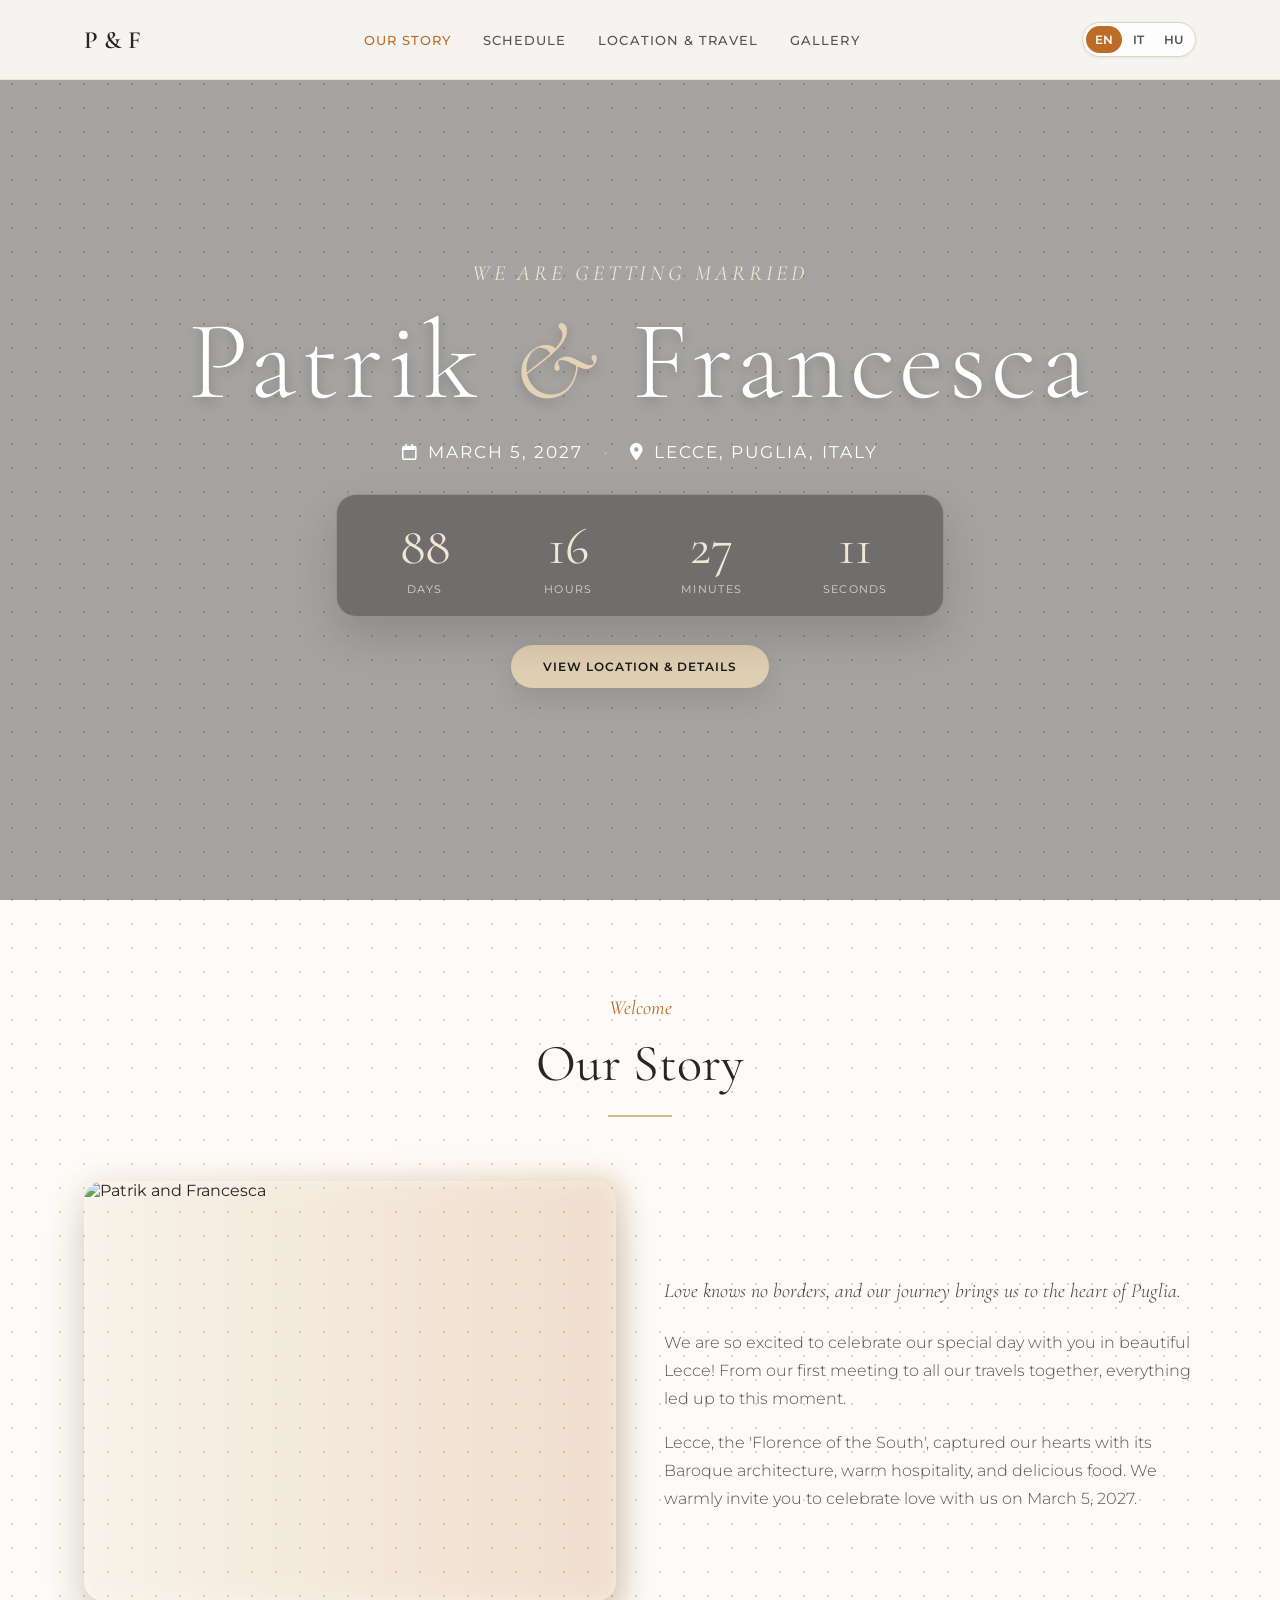
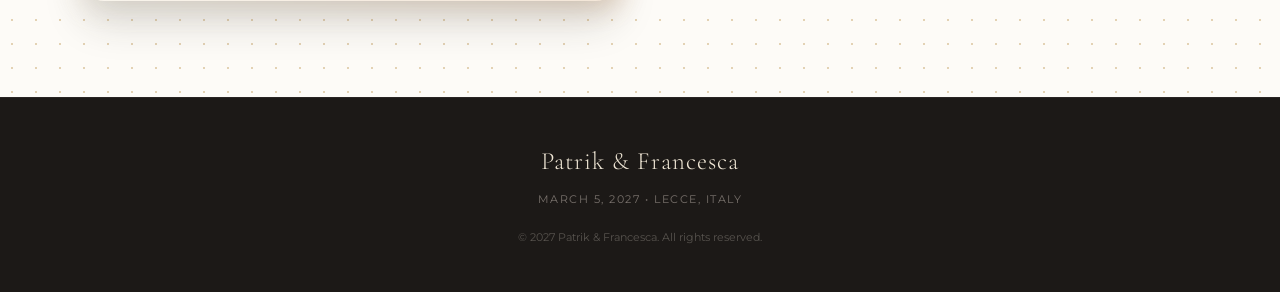
==== index.html @ e9f58bb9 "fix: fix the navigation" ====
<!DOCTYPE html>
<html lang="en" class="scroll-smooth">
<head>
  <meta charset="UTF-8">
  <meta name="viewport" content="width=device-width, initial-scale=1.0">
  <title>Patrik &amp; Francesca | March 5, 2027 - Lecce, Italy</title>
  <link rel="preconnect" href="https://fonts.googleapis.com">
  <link rel="preconnect" href="https://fonts.gstatic.com" crossorigin>
  <link href="https://fonts.googleapis.com/css2?family=Cormorant+Garamond:ital,wght@0,300;0,400;0,600;1,400&family=Montserrat:wght@300;400;500;600&display=swap" rel="stylesheet">
  <link rel="stylesheet" href="https://cdnjs.cloudflare.com/ajax/libs/font-awesome/6.4.0/css/all.min.css">
  <link rel="stylesheet" href="css/main.css">
</head>
<body>
  <nav class="navbar" aria-label="Primary navigation">
    <div class="navbar__inner">
      <a class="navbar__brand" href="index.html" aria-label="Patrik and Francesca home">P &amp; F</a>
      <div class="navbar__desktop">
        <a class="nav__link" data-page="index.html" href="index.html" data-i18n="nav.story">Our Story</a>
        <a class="nav__link" data-page="program.html" href="program.html" data-i18n="nav.program">Schedule</a>
        <a class="nav__link" data-page="travel.html" href="travel.html" data-i18n="nav.travel">Location &amp; Travel</a>
        <a class="nav__link" data-page="gallery.html" href="gallery.html" data-i18n="nav.gallery">Gallery</a>
      </div>
      <div class="navbar__actions">
        <div class="language-switcher" aria-label="Choose language">
          <button class="language-switcher__button" type="button" data-language="en" aria-label="English">EN</button>
          <button class="language-switcher__button" type="button" data-language="it" aria-label="Italian">IT</button>
          <button class="language-switcher__button" type="button" data-language="hu" aria-label="Hungarian">HU</button>
        </div>
        <button class="mobile-menu__button" type="button" aria-expanded="false" aria-label="Toggle menu"><i id="menu-icon" class="fa-solid fa-bars"></i></button>
      </div>
    </div>
    <div class="mobile-menu">
      <a class="mobile-menu__link" data-page="index.html" href="index.html" data-i18n="nav.story">Our Story</a>
      <a class="mobile-menu__link" data-page="program.html" href="program.html" data-i18n="nav.program">Schedule</a>
      <a class="mobile-menu__link" data-page="travel.html" href="travel.html" data-i18n="nav.travel">Location &amp; Travel</a>
      <a class="mobile-menu__link" data-page="gallery.html" href="gallery.html" data-i18n="nav.gallery">Gallery</a>
    </div>
  </nav>

  <main>
    <section id="hero" class="hero">
      <div class="hero__content">
        <p class="hero__subtitle" data-i18n="hero.subtitle">We are getting married</p>
        <h1 class="hero__title">Patrik <span class="hero__ampersand">&amp;</span> Francesca</h1>
        <div class="hero__meta">
          <span class="hero__meta-item"><i class="fa-regular fa-calendar"></i><span data-i18n="hero.date">March 5, 2027</span></span>
          <span class="hero__meta-dot">•</span>
          <span class="hero__meta-item"><i class="fa-solid fa-location-dot"></i>Lecce, Puglia, Italy</span>
        </div>
        <div class="hero__countdown" aria-label="Countdown to the wedding">
          <div class="hero__time"><span class="hero__time-value" id="cd-days">00</span><span class="hero__time-label" data-i18n="timer.days">Days</span></div>
          <div class="hero__time"><span class="hero__time-value" id="cd-hours">00</span><span class="hero__time-label" data-i18n="timer.hours">Hours</span></div>
          <div class="hero__time"><span class="hero__time-value" id="cd-minutes">00</span><span class="hero__time-label" data-i18n="timer.minutes">Minutes</span></div>
          <div class="hero__time"><span class="hero__time-value" id="cd-seconds">00</span><span class="hero__time-label" data-i18n="timer.seconds">Seconds</span></div>
        </div>
        <div class="hero__cta-wrap"><a class="button" href="travel.html" data-i18n="hero.cta">View Location &amp; Details</a></div>
      </div>
    </section>

    <section id="story" class="section">
      <header class="section__header"><span class="section__tag" data-i18n="story.tag">Welcome</span><h2 class="section__title" data-i18n="story.title">Our Story</h2><div class="section__rule"></div></header>
      <div class="story">
        <div class="story__image-wrap"><img class="story__image" src="https://images.unsplash.com/photo-1519741497674-611481863552?auto=format&fit=crop&w=800&q=80" alt="Patrik and Francesca"></div>
        <div class="story__copy">
          <p class="story__quote" data-i18n="story.quote">"Love knows no borders, and our journey brings us to the heart of Puglia."</p>
          <p data-i18n="story.p1">We are so excited to celebrate our special day with you in beautiful Lecce! From our first meeting to all our travels together, everything led up to this moment.</p>
          <p data-i18n="story.p2">Lecce, the 'Florence of the South', captured our hearts with its Baroque architecture, warm hospitality, and delicious food. We warmly invite you to celebrate love with us on March 5, 2027.</p>
        </div>
      </div>
    </section>
  </main>

  <footer class="footer"><p class="footer__names">Patrik &amp; Francesca</p><p class="footer__date">March 5, 2027 • Lecce, Italy</p><p class="footer__copyright">&copy; 2027 Patrik &amp; Francesca. <span data-i18n="footer.rights">All rights reserved.</span></p></footer>
  <script type="module" src="js/app.js"></script>
</body>
</html>
---- css/main.css ----
@import url('./variables.css');

* { box-sizing: border-box; }
html { scroll-behavior: smooth; }
body { margin: 0; font-family: var(--font-sans); color: var(--color-stone-800); background-color: var(--color-sand-50); background-image: radial-gradient(var(--color-sand-300) 0.75px, transparent 0.75px); background-size: 24px 24px; -webkit-font-smoothing: antialiased; }
img { max-width: 100%; display: block; }
a { color: inherit; text-decoration: none; }
button { font: inherit; }

.navbar { position: fixed; inset: 0 0 auto; z-index: 50; height: 5rem; border-bottom: 1px solid var(--color-sand-200); background: rgba(253,251,247,.92); backdrop-filter: blur(12px); }
.navbar__inner { max-width: var(--content-width); height: 100%; margin: auto; padding: 0 1.25rem; display: flex; align-items: center; justify-content: space-between; }
.navbar__brand { font-family: var(--font-serif); font-size: 1.55rem; font-weight: 600; }
.navbar__desktop { display: flex; align-items: center; gap: 2rem; }
.nav__link { font-size: .82rem; font-weight: 500; letter-spacing: .08em; text-transform: uppercase; color: var(--color-stone-600); transition: color var(--transition); }
.nav__link:hover, .nav__link--active { color: var(--color-terracotta-500); }
.navbar__actions { display: flex; align-items: center; gap: .5rem; }
.language-switcher { display: flex; gap: .15rem; border: 1px solid var(--color-sand-300); border-radius: var(--radius-full); padding: .2rem; background: rgba(255,255,255,.85); box-shadow: var(--shadow-sm); }
.language-switcher__button { border: 0; border-radius: var(--radius-full); padding: .38rem .55rem; background: transparent; color: var(--color-stone-600); font-size: .72rem; font-weight: 600; cursor: pointer; transition: var(--transition); }
.language-switcher__button:hover, .language-switcher__button--active { background: var(--color-terracotta-500); color: white; }
.mobile-menu__button { display: none; border: 0; background: transparent; color: var(--color-stone-700); padding: .5rem; cursor: pointer; }
.mobile-menu { display: none; }

.hero { min-height: 100vh; padding: 7rem 1rem 4rem; display: flex; align-items: center; justify-content: center; text-align: center; color: white; background: linear-gradient(rgba(0,0,0,.35),rgba(0,0,0,.35)), url('https://images.unsplash.com/photo-1533105079780-92b9be482077?auto=format&fit=crop&w=1920&q=80') center/cover no-repeat; }
.hero__content { max-width: 64rem; }
.hero__subtitle { margin: 0 0 1.25rem; font-family: var(--font-serif); font-size: 1.35rem; font-style: italic; letter-spacing: .18em; text-transform: uppercase; color: var(--color-sand-200); }
.hero__title { margin: 0; font-family: var(--font-serif); font-size: clamp(3.25rem, 9vw, 7rem); font-weight: 300; line-height: 1; letter-spacing: .04em; text-shadow: 0 4px 12px rgba(0,0,0,.2); }
.hero__ampersand { color: var(--color-sand-300); font-style: italic; }
.hero__meta { margin-top: 1.5rem; display: flex; justify-content: center; gap: 1.25rem; font-size: 1.05rem; letter-spacing: .12em; text-transform: uppercase; }
.hero__meta-item { display: flex; align-items: center; gap: .55rem; }
.hero__meta-dot { color: var(--color-sand-400); }
.hero__countdown { max-width: 38rem; margin: 2rem auto 0; display: grid; grid-template-columns: repeat(4, 1fr); gap: .5rem; padding: 1.25rem; border: 1px solid rgba(255,255,255,.25); border-radius: var(--radius-lg); background: rgba(0,0,0,.32); backdrop-filter: blur(10px); box-shadow: var(--shadow-xl); }
.hero__time { display: flex; flex-direction: column; }
.hero__time-value { font-family: var(--font-serif); font-size: clamp(2rem, 5vw, 3.25rem); color: var(--color-sand-200); }
.hero__time-label { margin-top: .25rem; font-size: .68rem; letter-spacing: .12em; text-transform: uppercase; color: #d6d3d1; }
.hero__cta-wrap { margin-top: 1.75rem; }

.button { display: inline-flex; align-items: center; justify-content: center; gap: .5rem; border: 0; border-radius: var(--radius-full); padding: .85rem 2rem; background: rgba(227,210,180,.92); color: var(--color-stone-900); font-size: .75rem; font-weight: 600; letter-spacing: .08em; text-transform: uppercase; box-shadow: var(--shadow-md); transition: var(--transition); }
.button:hover { background: #d5b98f; transform: translateY(-2px); }
.button--dark { border-radius: .75rem; background: var(--color-stone-800); color: white; }
.button--dark:hover { background: var(--color-stone-900); }

.section { max-width: 72rem; margin: auto; padding: 6rem 1.25rem; }
.section--tinted { max-width: none; border-block: 1px solid var(--color-sand-200); background: rgba(247,243,235,.72); }
.section__inner { max-width: 64rem; margin: auto; }
.section__inner--wide { max-width: 72rem; }
.section__header { margin-bottom: 4rem; text-align: center; }
.section__tag { color: var(--color-terracotta-500); font-family: var(--font-serif); font-size: 1.25rem; font-style: italic; }
.section__title { margin: .75rem 0 1.25rem; font-family: var(--font-serif); font-size: clamp(2.5rem, 6vw, 3.25rem); font-weight: 400; }
.section__rule { width: 4rem; height: 2px; margin: auto; background: var(--color-sand-400); }

.story { display: grid; grid-template-columns: 1fr 1fr; gap: 3rem; align-items: center; }
.story__image-wrap { position: relative; }
.story__image-wrap::before { content: ''; position: absolute; inset: -.5rem; border-radius: 1.25rem; background: linear-gradient(90deg, var(--color-sand-300), var(--color-terracotta-500)); opacity: .2; filter: blur(12px); }
.story__image { position: relative; width: 100%; height: 26.25rem; border-radius: 1.25rem; object-fit: cover; box-shadow: var(--shadow-xl); }
.story__copy { color: var(--color-stone-600); line-height: 1.75; font-weight: 300; }
.story__quote { color: var(--color-stone-700); font-family: var(--font-serif); font-size: 1.25rem; font-style: italic; }

.timeline { position: relative; display: grid; gap: 2rem; }
.timeline::before { content: ''; position: absolute; left: 50%; top: 0; bottom: 0; width: 2px; background: var(--color-sand-300); }
.timeline__item { position: relative; display: grid; grid-template-columns: 1fr 1fr; }
.timeline__card { max-width: 30rem; border: 1px solid var(--color-sand-200); border-radius: var(--radius-lg); padding: 1.5rem; background: white; box-shadow: var(--shadow-sm); }
.timeline__item--left .timeline__card { justify-self: end; text-align: right; }
.timeline__item--right .timeline__card { grid-column: 2; }
.timeline__marker { position: absolute; z-index: 2; left: 50%; top: 1.5rem; width: 2rem; height: 2rem; transform: translateX(-50%); display: grid; place-items: center; border: 4px solid var(--color-sand-50); border-radius: 50%; background: var(--color-sand-300); color: var(--color-stone-700); font-size: .65rem; }
.timeline__time { color: var(--color-terracotta-500); font-family: var(--font-serif); font-size: 1.25rem; font-weight: 600; }
.timeline__title { margin: .25rem 0 .5rem; font-family: var(--font-serif); font-size: 1.55rem; font-weight: 400; }
.timeline__description { margin: 0; color: var(--color-stone-600); font-size: .86rem; line-height: 1.65; }

.card-grid { display: grid; grid-template-columns: repeat(3, 1fr); gap: 2rem; }
.info-card { display: flex; flex-direction: column; justify-content: space-between; min-height: 19rem; border: 1px solid var(--color-sand-200); border-radius: var(--radius-lg); padding: 2rem; background: white; box-shadow: var(--shadow-sm); }
.info-card__icon { width: 3rem; height: 3rem; margin-bottom: 1.5rem; display: grid; place-items: center; border-radius: 50%; background: var(--color-sand-100); color: var(--color-terracotta-500); font-size: 1.15rem; }
.info-card__title { margin: 0 0 .75rem; font-family: var(--font-serif); font-size: 1.55rem; font-weight: 400; }
.info-card__text { color: var(--color-stone-600); font-size: .86rem; line-height: 1.7; }
.info-card__action { margin-top: 1.25rem; }

.gallery { display: grid; grid-template-columns: repeat(3, 1fr); gap: 1.5rem; }
.gallery__item { overflow: hidden; border-radius: var(--radius-lg); box-shadow: var(--shadow-md); }
.gallery__image { width: 100%; height: 18rem; object-fit: cover; transition: transform 500ms ease; }
.gallery__item:hover .gallery__image { transform: scale(1.05); }

.footer { padding: 3rem 1.25rem; border-top: 1px solid #292524; background: var(--color-stone-900); color: #a8a29e; text-align: center; }
.footer__names { margin: 0; font-family: var(--font-serif); font-size: 1.55rem; font-weight: 300; letter-spacing: .04em; color: var(--color-sand-200); }
.footer__date { margin: 1rem 0 0; font-size: .68rem; letter-spacing: .14em; text-transform: uppercase; color: #78716c; }
.footer__copyright { margin: 1.5rem 0 0; font-size: .68rem; color: #57534e; }

@media (max-width: 768px) {
  .navbar__desktop { display: none; }
  .mobile-menu__button { display: inline-grid; }
  .mobile-menu { position: absolute; inset: 5rem 0 auto; display: none; border-bottom: 1px solid var(--color-sand-200); padding: .75rem 1.25rem 1.25rem; background: var(--color-sand-50); text-align: center; box-shadow: var(--shadow-md); }
  .mobile-menu--open { display: grid; gap: .25rem; }
  .mobile-menu__link { padding: .65rem; font-size: .78rem; font-weight: 500; letter-spacing: .08em; text-transform: uppercase; }
  .mobile-menu__link--active { color: var(--color-terracotta-500); }
  .hero { min-height: 52rem; }
  .hero__meta { flex-direction: column; align-items: center; gap: .35rem; }
  .hero__meta-dot { display: none; }
  .hero__countdown { padding: .85rem; }
  .story { grid-template-columns: 1fr; }
  .story__image { height: 22rem; }
  .timeline::before, .timeline__marker { display: none; }
  .timeline__item { grid-template-columns: 1fr; }
  .timeline__item--left .timeline__card, .timeline__item--right .timeline__card { justify-self: stretch; grid-column: 1; text-align: left; }
  .card-grid { grid-template-columns: 1fr; }
  .gallery { grid-template-columns: 1fr; }
}

@media (min-width: 769px) and (max-width: 1024px) {
  .card-grid { grid-template-columns: repeat(2, 1fr); }
}
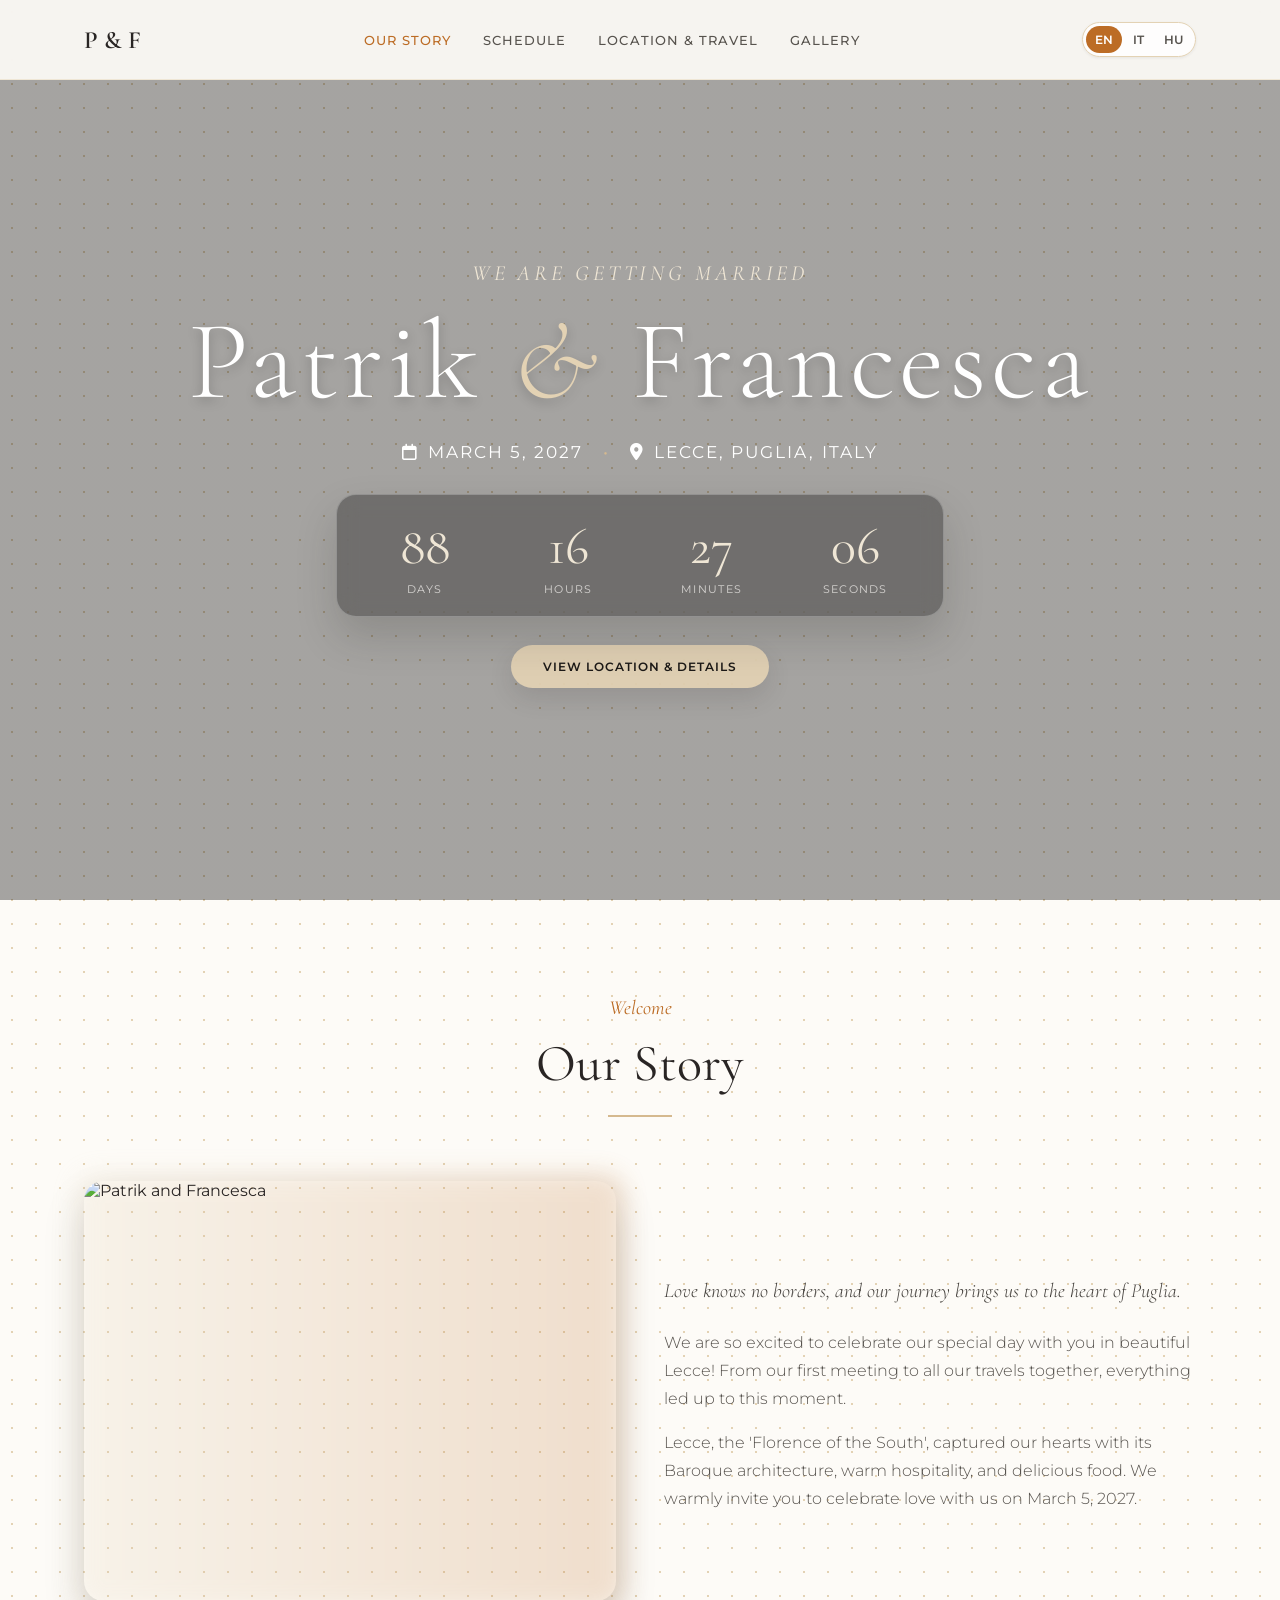
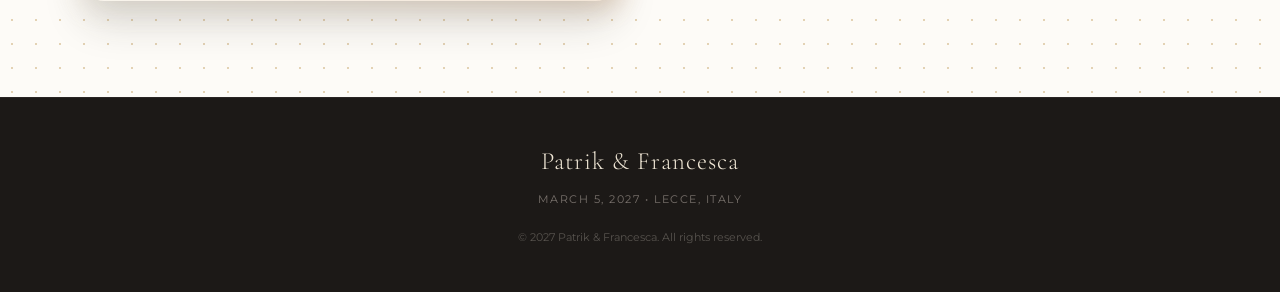
==== commit 3bd6601e: "feat: adjust schedule" ====
--- a/index.html
+++ b/index.html
@@ -21,7 +21,7 @@
         <a class="nav__link" data-page="gallery.html" href="gallery.html" data-i18n="nav.gallery">Gallery</a>
       </div>
       <div class="navbar__actions">
-        <div class="language-switcher" aria-label="Choose language">
+        <div class="language-switcher" role="group" aria-label="Choose language">
           <button class="language-switcher__button" type="button" data-language="en" aria-label="English">EN</button>
           <button class="language-switcher__button" type="button" data-language="it" aria-label="Italian">IT</button>
           <button class="language-switcher__button" type="button" data-language="hu" aria-label="Hungarian">HU</button>
@@ -71,6 +71,7 @@
   </main>
 
   <footer class="footer"><p class="footer__names">Patrik &amp; Francesca</p><p class="footer__date">March 5, 2027 • Lecce, Italy</p><p class="footer__copyright">&copy; 2027 Patrik &amp; Francesca. <span data-i18n="footer.rights">All rights reserved.</span></p></footer>
+  <script type="module" src="js/countdown.js"></script>
   <script type="module" src="js/app.js"></script>
 </body>
 </html>
--- a/css/main.css
+++ b/css/main.css
@@ -40,6 +40,7 @@
 .button--dark:hover { background: var(--color-stone-900); }
 
 .section { max-width: 72rem; margin: auto; padding: 6rem 1.25rem; }
+.section--page { padding-top: 9rem; }
 .section--tinted { max-width: none; border-block: 1px solid var(--color-sand-200); background: rgba(247,243,235,.72); }
 .section__inner { max-width: 64rem; margin: auto; }
 .section__inner--wide { max-width: 72rem; }
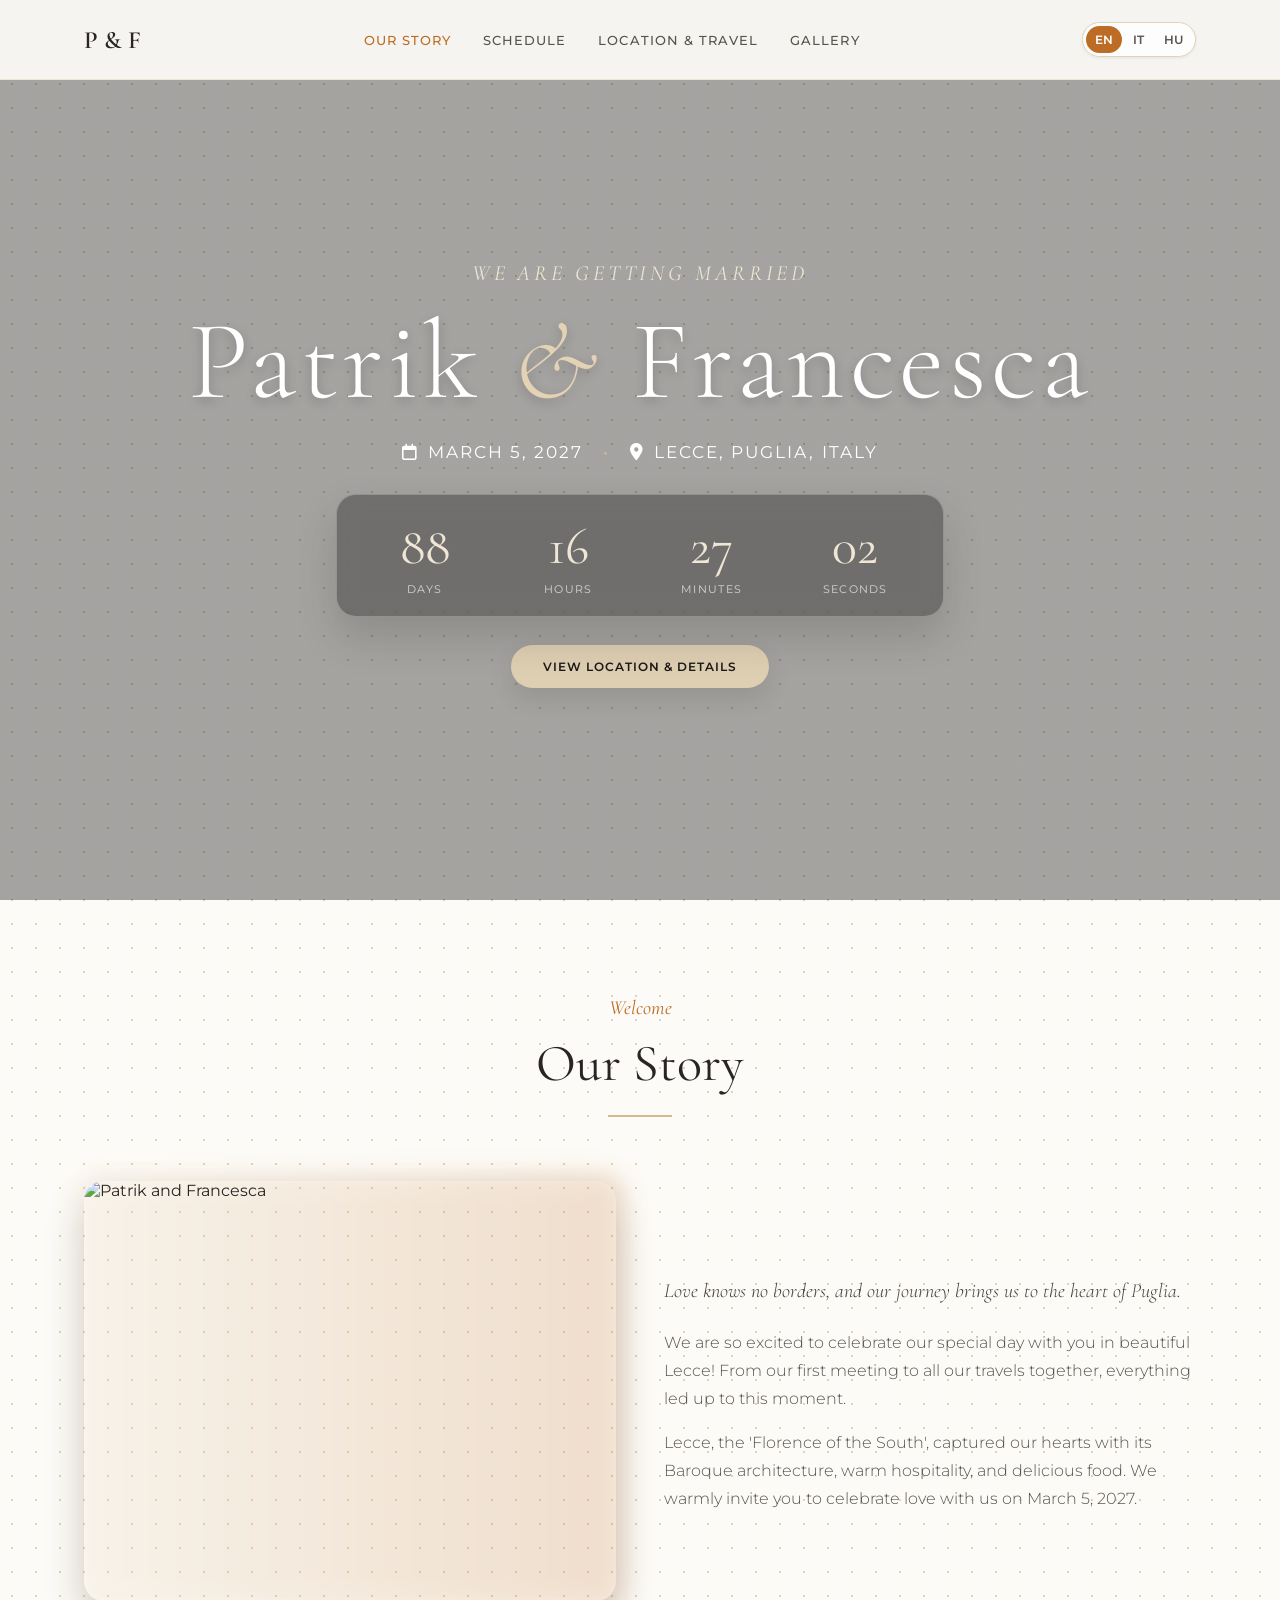
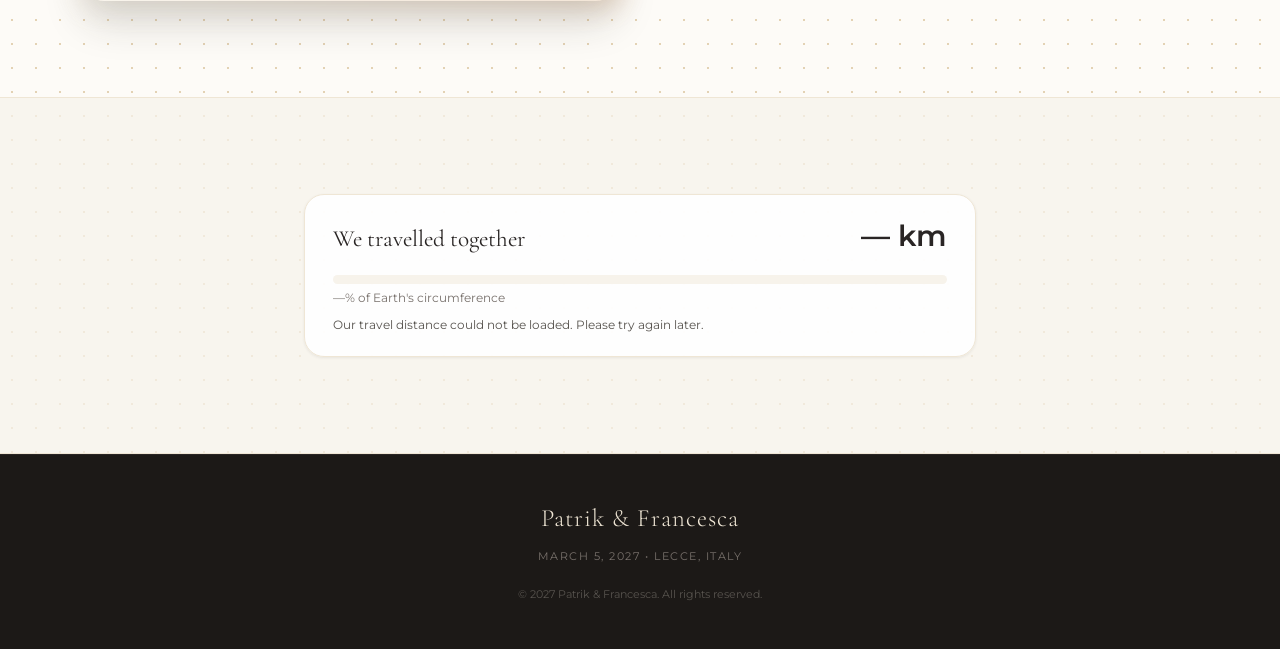
==== commit 530656dd: "feat: add card how much we travelled together" ====
--- a/index.html
+++ b/index.html
@@ -68,10 +68,29 @@
         </div>
       </div>
     </section>
+
+    <section id="journey" class="section section--tinted">
+      <div class="section__inner section__inner--wide">
+        <div class="journey__stats" aria-live="polite">
+          <article class="journey-card">
+            <div class="journey-card__heading">
+              <h3 class="journey-card__title" data-i18n="journey.combined">We travelled together</h3>
+              <p class="journey-card__value"><span data-stat="combined-km">—</span> km</p>
+            </div>
+            <div class="journey-progress" role="progressbar" aria-label="Combined distance compared with Earth's circumference" aria-valuemin="0" aria-valuemax="100" aria-valuenow="0">
+              <span class="journey-progress__fill" data-progress="combined"></span>
+            </div>
+            <p class="journey-card__detail"><span data-stat="combined-percent">—</span>% <span data-i18n="journey.globe">of Earth's circumference</span></p>
+            <p id="journey-status" class="journey-card__status" role="status"></p>
+          </article>
+        </div>
+      </div>
+    </section>
   </main>
 
   <footer class="footer"><p class="footer__names">Patrik &amp; Francesca</p><p class="footer__date">March 5, 2027 • Lecce, Italy</p><p class="footer__copyright">&copy; 2027 Patrik &amp; Francesca. <span data-i18n="footer.rights">All rights reserved.</span></p></footer>
   <script type="module" src="js/countdown.js"></script>
   <script type="module" src="js/app.js"></script>
+  <script type="module" src="js/journey.js"></script>
 </body>
 </html>
--- a/css/main.css
+++ b/css/main.css
@@ -56,6 +56,17 @@
 .story__copy { color: var(--color-stone-600); line-height: 1.75; font-weight: 300; }
 .story__quote { color: var(--color-stone-700); font-family: var(--font-serif); font-size: 1.25rem; font-style: italic; }
 
+.journey__stats { display: grid; grid-template-columns: minmax(0, 42rem); justify-content: center; }
+.journey-card { border: 1px solid var(--color-sand-200); border-radius: var(--radius-lg); padding: 1.5rem 1.75rem; background: rgba(255,255,255,.92); box-shadow: var(--shadow-sm); }
+.journey-card__heading { display: flex; align-items: baseline; justify-content: space-between; gap: 1rem; }
+.journey-card__title { margin: 0 0 .4rem; font-family: var(--font-serif); font-size: 1.45rem; font-weight: 400; }
+.journey-card__detail { margin: 0; color: var(--color-stone-500); font-size: .73rem; }
+.journey-card__value { flex: 0 0 auto; margin: 0; color: var(--color-stone-800); font-family: var(--font-sans); font-size: clamp(1.35rem, 3vw, 1.8rem); font-weight: 600; line-height: 1.2; }
+.journey-card__status { margin: .75rem 0 0; color: var(--color-stone-600); font-size: .75rem; }
+.journey-card__status:empty { display: none; }
+.journey-progress { height: .55rem; margin: 1rem 0 .45rem; overflow: hidden; border-radius: var(--radius-full); background: var(--color-sand-100); }
+.journey-progress__fill { display: block; width: 0; height: 100%; border-radius: inherit; background: linear-gradient(90deg, var(--color-sand-400), var(--color-terracotta-500)); transition: width 1.2s ease; }
+
 .timeline { position: relative; display: grid; gap: 2rem; }
 .timeline::before { content: ''; position: absolute; left: 50%; top: 0; bottom: 0; width: 2px; background: var(--color-sand-300); }
 .timeline__item { position: relative; display: grid; grid-template-columns: 1fr 1fr; }
@@ -97,6 +108,8 @@
   .hero__countdown { padding: .85rem; }
   .story { grid-template-columns: 1fr; }
   .story__image { height: 22rem; }
+  .journey__stats { grid-template-columns: minmax(0, 1fr); }
+  .journey-card__heading { align-items: flex-start; flex-direction: column; gap: .35rem; }
   .timeline::before, .timeline__marker { display: none; }
   .timeline__item { grid-template-columns: 1fr; }
   .timeline__item--left .timeline__card, .timeline__item--right .timeline__card { justify-self: stretch; grid-column: 1; text-align: left; }
@@ -107,3 +120,8 @@
 @media (min-width: 769px) and (max-width: 1024px) {
   .card-grid { grid-template-columns: repeat(2, 1fr); }
 }
+
+@media (prefers-reduced-motion: reduce) {
+  .journey-progress__fill { transition: none; }
+  html { scroll-behavior: auto; }
+}
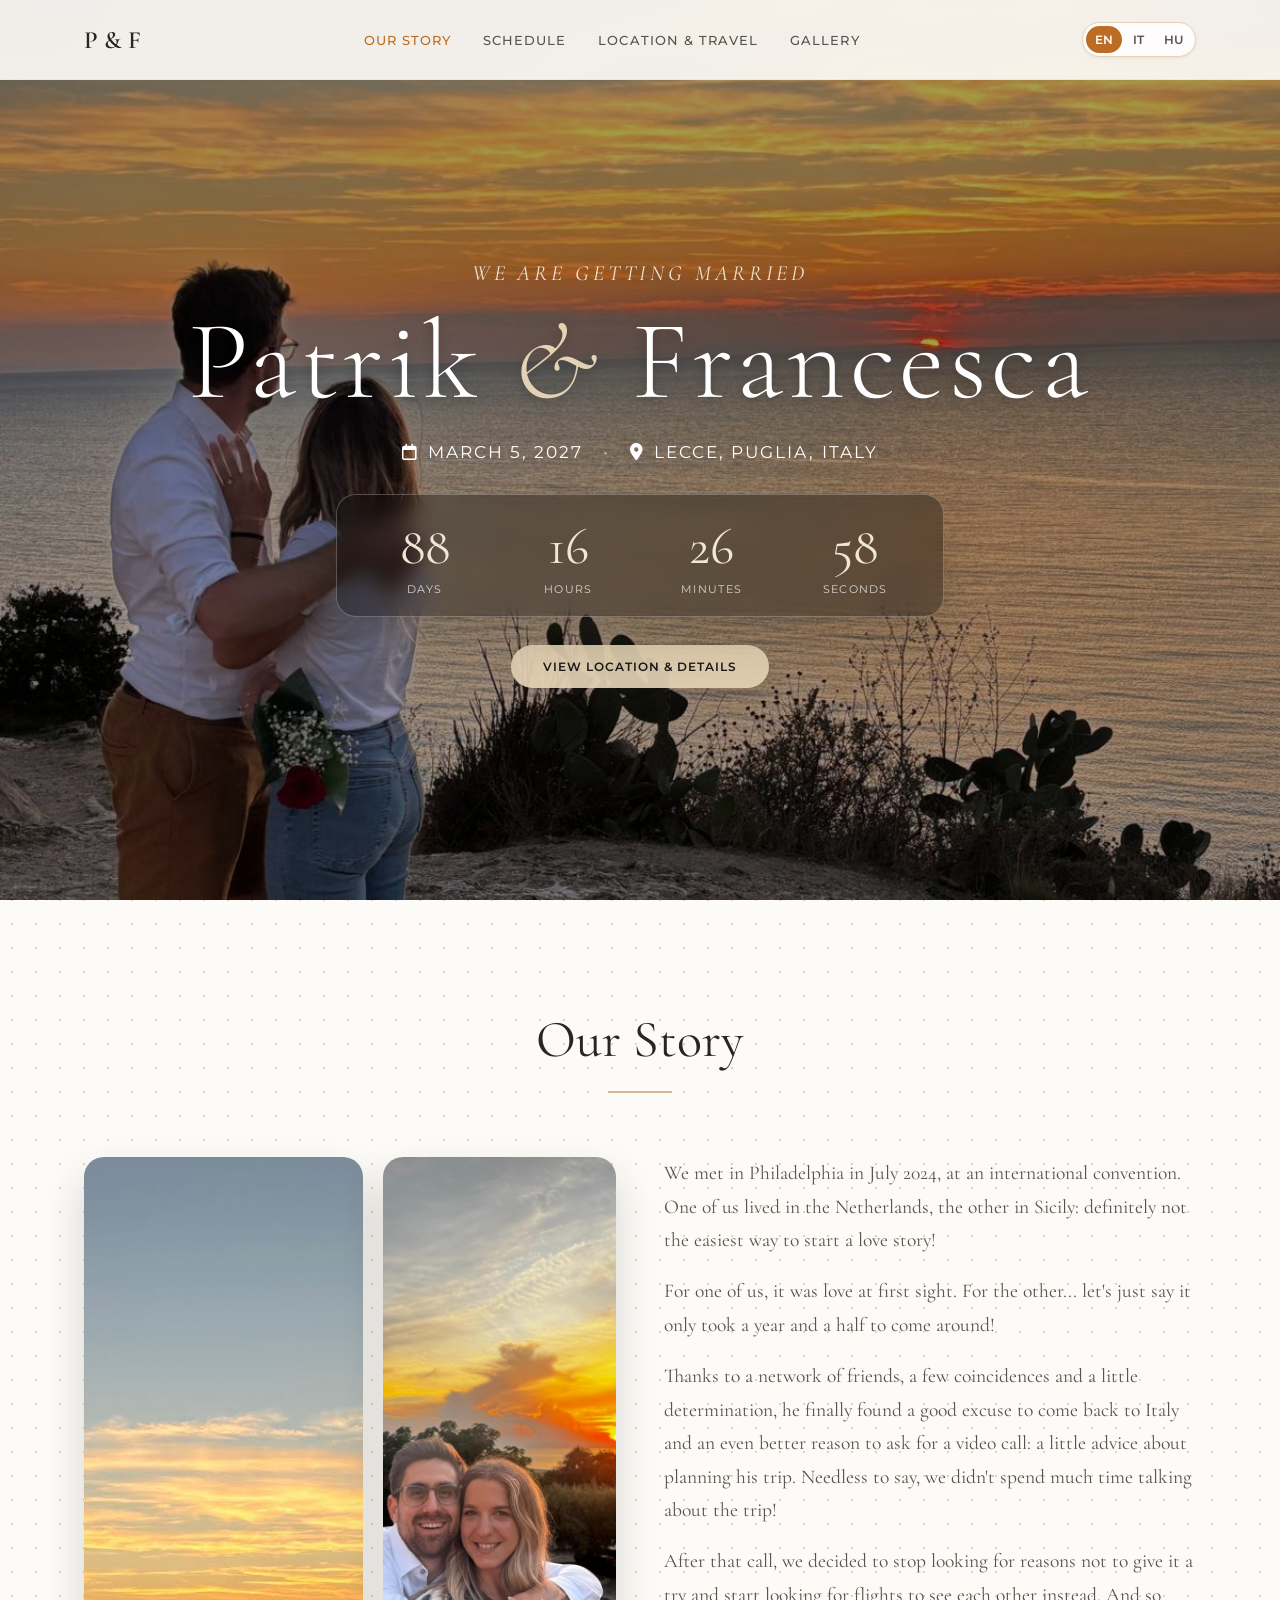
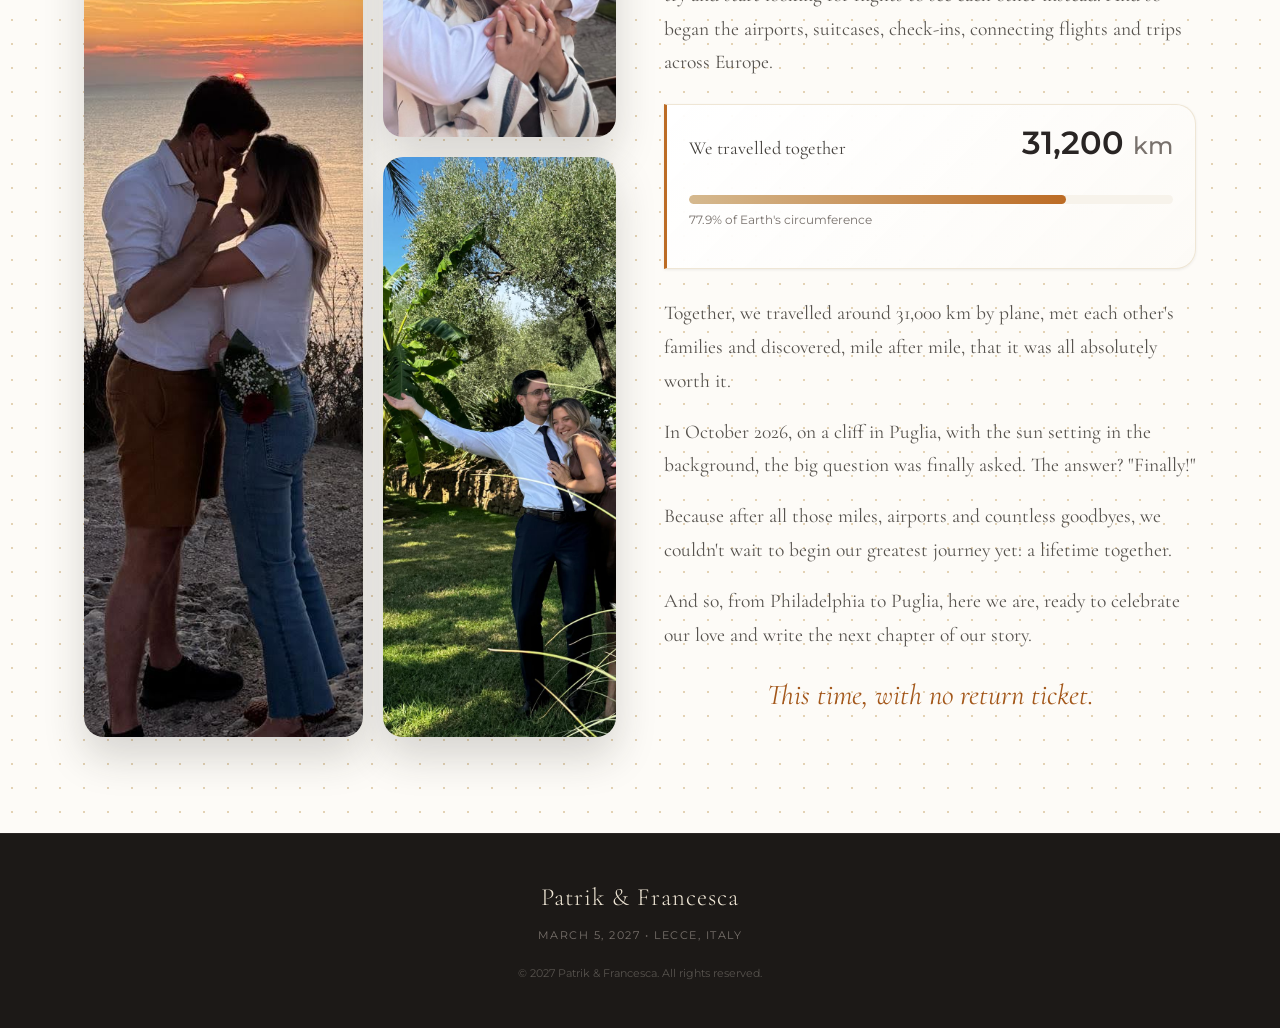
==== commit cf81ba05: "feat: change our story" ====
--- a/index.html
+++ b/index.html
@@ -58,31 +58,33 @@
     </section>
 
     <section id="story" class="section">
-      <header class="section__header"><span class="section__tag" data-i18n="story.tag">Welcome</span><h2 class="section__title" data-i18n="story.title">Our Story</h2><div class="section__rule"></div></header>
+      <header class="section__header"><h2 class="section__title" data-i18n="story.title">Our Story</h2><div class="section__rule"></div></header>
       <div class="story">
-        <div class="story__image-wrap"><img class="story__image" src="https://images.unsplash.com/photo-1519741497674-611481863552?auto=format&fit=crop&w=800&q=80" alt="Patrik and Francesca"></div>
+        <div class="story__gallery">
+          <div class="story__image-wrap story__image-wrap--featured"><img class="story__image" src="images/engament.jpg" alt="Patrik and Francesca sharing a sunset on the Puglia coast" loading="lazy"></div>
+          <div class="story__image-wrap"><img class="story__image" src="images/atAssembly.jpeg" alt="Patrik and Francesca together at sunset" loading="lazy"></div>
+          <div class="story__image-wrap"><img class="story__image" src="images/atAssemblyGreen.jpeg" alt="Patrik and Francesca embracing in a garden" loading="lazy"></div>
+        </div>
         <div class="story__copy">
-          <p class="story__quote" data-i18n="story.quote">"Love knows no borders, and our journey brings us to the heart of Puglia."</p>
-          <p data-i18n="story.p1">We are so excited to celebrate our special day with you in beautiful Lecce! From our first meeting to all our travels together, everything led up to this moment.</p>
-          <p data-i18n="story.p2">Lecce, the 'Florence of the South', captured our hearts with its Baroque architecture, warm hospitality, and delicious food. We warmly invite you to celebrate love with us on March 5, 2027.</p>
-        </div>
-      </div>
-    </section>
-
-    <section id="journey" class="section section--tinted">
-      <div class="section__inner section__inner--wide">
-        <div class="journey__stats" aria-live="polite">
-          <article class="journey-card">
-            <div class="journey-card__heading">
-              <h3 class="journey-card__title" data-i18n="journey.combined">We travelled together</h3>
-              <p class="journey-card__value"><span data-stat="combined-km">—</span> km</p>
+          <p data-i18n="story.p1">We met in Philadelphia in July 2024, at an international convention. One of us lived in the Netherlands, the other in Sicily: definitely not the easiest way to start a love story!</p>
+          <p data-i18n="story.p2">For one of us, it was love at first sight. For the other... let's just say it only took a year and a half to come around!</p>
+          <p data-i18n="story.p3">Thanks to a network of friends, a few coincidences and a little determination, he finally found a good excuse to come back to Italy and an even better reason to ask for a video call: a little advice about planning his trip. Needless to say, we didn't spend much time talking about the trip!</p>
+          <p data-i18n="story.p4">After that call, we decided to stop looking for reasons not to give it a try and start looking for flights to see each other instead. And so began the airports, suitcases, check-ins, connecting flights and trips across Europe.</p>
+          <article class="story__journey" aria-label="Our combined travel distance" aria-live="polite">
+            <div class="story__journey-heading">
+              <h3 data-i18n="journey.combined">We travelled together</h3>
+              <p class="story__journey-value"><span data-stat="combined-km">31,200</span> <span>km</span></p>
             </div>
-            <div class="journey-progress" role="progressbar" aria-label="Combined distance compared with Earth's circumference" aria-valuemin="0" aria-valuemax="100" aria-valuenow="0">
-              <span class="journey-progress__fill" data-progress="combined"></span>
+            <div class="journey-progress" role="progressbar" aria-label="Combined distance compared with Earth's circumference" aria-valuemin="0" aria-valuemax="100" aria-valuenow="77.9" aria-valuetext="77.9%">
+              <span class="journey-progress__fill" data-progress="combined" style="width: 77.9%"></span>
             </div>
-            <p class="journey-card__detail"><span data-stat="combined-percent">—</span>% <span data-i18n="journey.globe">of Earth's circumference</span></p>
-            <p id="journey-status" class="journey-card__status" role="status"></p>
+            <p class="story__journey-detail"><span data-stat="combined-percent">77.9</span>% <span data-i18n="journey.globe">of Earth's circumference</span></p>
           </article>
+          <p data-i18n="story.p5">Together, we travelled around 31,000 km by plane, met each other's families and discovered, mile after mile, that it was all absolutely worth it.</p>
+          <p data-i18n="story.p6">In October 2026, on a cliff in Puglia, with the sun setting in the background, the big question was finally asked. The answer? "Finally!"</p>
+          <p data-i18n="story.p7">Because after all those miles, airports and countless goodbyes, we couldn't wait to begin our greatest journey yet: a lifetime together.</p>
+          <p data-i18n="story.p8">And so, from Philadelphia to Puglia, here we are, ready to celebrate our love and write the next chapter of our story.</p>
+          <p class="story__quote" data-i18n="story.quote">This time, with no return ticket.</p>
         </div>
       </div>
     </section>
--- a/css/main.css
+++ b/css/main.css
@@ -20,7 +20,7 @@
 .mobile-menu__button { display: none; border: 0; background: transparent; color: var(--color-stone-700); padding: .5rem; cursor: pointer; }
 .mobile-menu { display: none; }
 
-.hero { min-height: 100vh; padding: 7rem 1rem 4rem; display: flex; align-items: center; justify-content: center; text-align: center; color: white; background: linear-gradient(rgba(0,0,0,.35),rgba(0,0,0,.35)), url('https://images.unsplash.com/photo-1533105079780-92b9be482077?auto=format&fit=crop&w=1920&q=80') center/cover no-repeat; }
+.hero { min-height: 100vh; padding: 7rem 1rem 4rem; display: flex; align-items: center; justify-content: center; text-align: center; color: white; background: linear-gradient(rgba(0,0,0,.35),rgba(0,0,0,.35)), url('../images/sunset.jpeg') 35% 28%/cover no-repeat; }
 .hero__content { max-width: 64rem; }
 .hero__subtitle { margin: 0 0 1.25rem; font-family: var(--font-serif); font-size: 1.35rem; font-style: italic; letter-spacing: .18em; text-transform: uppercase; color: var(--color-sand-200); }
 .hero__title { margin: 0; font-family: var(--font-serif); font-size: clamp(3.25rem, 9vw, 7rem); font-weight: 300; line-height: 1; letter-spacing: .04em; text-shadow: 0 4px 12px rgba(0,0,0,.2); }
@@ -49,12 +49,21 @@
 .section__title { margin: .75rem 0 1.25rem; font-family: var(--font-serif); font-size: clamp(2.5rem, 6vw, 3.25rem); font-weight: 400; }
 .section__rule { width: 4rem; height: 2px; margin: auto; background: var(--color-sand-400); }
 
-.story { display: grid; grid-template-columns: 1fr 1fr; gap: 3rem; align-items: center; }
-.story__image-wrap { position: relative; }
-.story__image-wrap::before { content: ''; position: absolute; inset: -.5rem; border-radius: 1.25rem; background: linear-gradient(90deg, var(--color-sand-300), var(--color-terracotta-500)); opacity: .2; filter: blur(12px); }
-.story__image { position: relative; width: 100%; height: 26.25rem; border-radius: 1.25rem; object-fit: cover; box-shadow: var(--shadow-xl); }
-.story__copy { color: var(--color-stone-600); line-height: 1.75; font-weight: 300; }
-.story__quote { color: var(--color-stone-700); font-family: var(--font-serif); font-size: 1.25rem; font-style: italic; }
+.story { display: grid; grid-template-columns: minmax(0, 1fr) minmax(0, 1fr); align-items: stretch; gap: 3rem; }
+.story__gallery { display: grid; min-height: 0; grid-template-columns: 1.2fr 1fr; grid-template-rows: repeat(2, minmax(0, 1fr)); gap: 1.25rem; }
+.story__image-wrap { min-width: 0; overflow: hidden; border-radius: 1.25rem; box-shadow: var(--shadow-xl); }
+.story__image-wrap--featured { grid-row: 1 / 3; }
+.story__image { width: 100%; height: 100%; object-fit: cover; object-position: center 60%; }
+.story__image-wrap--featured .story__image { object-position: 40% 62%; }
+.story__copy { max-width: 62rem; margin: auto; color: var(--color-stone-600); font-family: var(--font-serif); font-size: 1.22rem; line-height: 1.72; font-weight: 400; }
+.story__copy p { margin: 0 0 1.1rem; }
+.story__quote { color: var(--color-terracotta-600); font-family: var(--font-serif); font-size: 1.8rem !important; font-style: italic; text-align: center; }
+.story__journey { margin: 1.5rem 0 1.75rem; border: 1px solid var(--color-sand-200); border-left: 3px solid var(--color-terracotta-500); border-radius: 0 var(--radius-lg) var(--radius-lg) 0; padding: 1.25rem 1.35rem; background: linear-gradient(135deg, rgba(255,255,255,.95), var(--color-sand-50)); box-shadow: var(--shadow-sm); }
+.story__journey-heading { display: flex; align-items: baseline; justify-content: space-between; gap: 1rem; }
+.story__journey-heading h3 { margin: 0; color: var(--color-stone-700); font-family: var(--font-serif); font-size: 1.15rem; font-weight: 400; }
+.story__journey-value { margin: 0; color: var(--color-stone-800); font-family: var(--font-sans); font-size: clamp(1.55rem, 3vw, 2rem); font-weight: 600; line-height: 1.15; }
+.story__journey-value span:last-child { color: var(--color-stone-500); font-size: .75em; font-weight: 500; }
+.story__journey-detail { margin: 0; color: var(--color-stone-500); font-family: var(--font-sans); font-size: .72rem; }
 
 .journey__stats { display: grid; grid-template-columns: minmax(0, 42rem); justify-content: center; }
 .journey-card { border: 1px solid var(--color-sand-200); border-radius: var(--radius-lg); padding: 1.5rem 1.75rem; background: rgba(255,255,255,.92); box-shadow: var(--shadow-sm); }
@@ -62,8 +71,6 @@
 .journey-card__title { margin: 0 0 .4rem; font-family: var(--font-serif); font-size: 1.45rem; font-weight: 400; }
 .journey-card__detail { margin: 0; color: var(--color-stone-500); font-size: .73rem; }
 .journey-card__value { flex: 0 0 auto; margin: 0; color: var(--color-stone-800); font-family: var(--font-sans); font-size: clamp(1.35rem, 3vw, 1.8rem); font-weight: 600; line-height: 1.2; }
-.journey-card__status { margin: .75rem 0 0; color: var(--color-stone-600); font-size: .75rem; }
-.journey-card__status:empty { display: none; }
 .journey-progress { height: .55rem; margin: 1rem 0 .45rem; overflow: hidden; border-radius: var(--radius-full); background: var(--color-sand-100); }
 .journey-progress__fill { display: block; width: 0; height: 100%; border-radius: inherit; background: linear-gradient(90deg, var(--color-sand-400), var(--color-terracotta-500)); transition: width 1.2s ease; }
 
@@ -102,12 +109,14 @@
   .mobile-menu--open { display: grid; gap: .25rem; }
   .mobile-menu__link { padding: .65rem; font-size: .78rem; font-weight: 500; letter-spacing: .08em; text-transform: uppercase; }
   .mobile-menu__link--active { color: var(--color-terracotta-500); }
-  .hero { min-height: 52rem; }
+  .hero { min-height: 52rem; background-position: 28% 30%; }
   .hero__meta { flex-direction: column; align-items: center; gap: .35rem; }
   .hero__meta-dot { display: none; }
   .hero__countdown { padding: .85rem; }
-  .story { grid-template-columns: 1fr; }
-  .story__image { height: 22rem; }
+  .story { grid-template-columns: 1fr; gap: 2rem; }
+  .story__gallery { grid-template-columns: 1fr 1fr; grid-template-rows: 20rem 13rem; }
+  .story__image-wrap--featured { grid-column: 1 / 3; grid-row: 1; }
+  .story__journey-heading { align-items: flex-start; flex-direction: column; gap: .35rem; }
   .journey__stats { grid-template-columns: minmax(0, 1fr); }
   .journey-card__heading { align-items: flex-start; flex-direction: column; gap: .35rem; }
   .timeline::before, .timeline__marker { display: none; }
@@ -115,6 +124,11 @@
   .timeline__item--left .timeline__card, .timeline__item--right .timeline__card { justify-self: stretch; grid-column: 1; text-align: left; }
   .card-grid { grid-template-columns: 1fr; }
   .gallery { grid-template-columns: 1fr; }
+}
+
+@media (max-width: 480px) {
+  .story__gallery { grid-template-columns: 1fr; grid-template-rows: 20rem 13rem 13rem; }
+  .story__image-wrap--featured { grid-column: 1; }
 }
 
 @media (min-width: 769px) and (max-width: 1024px) {
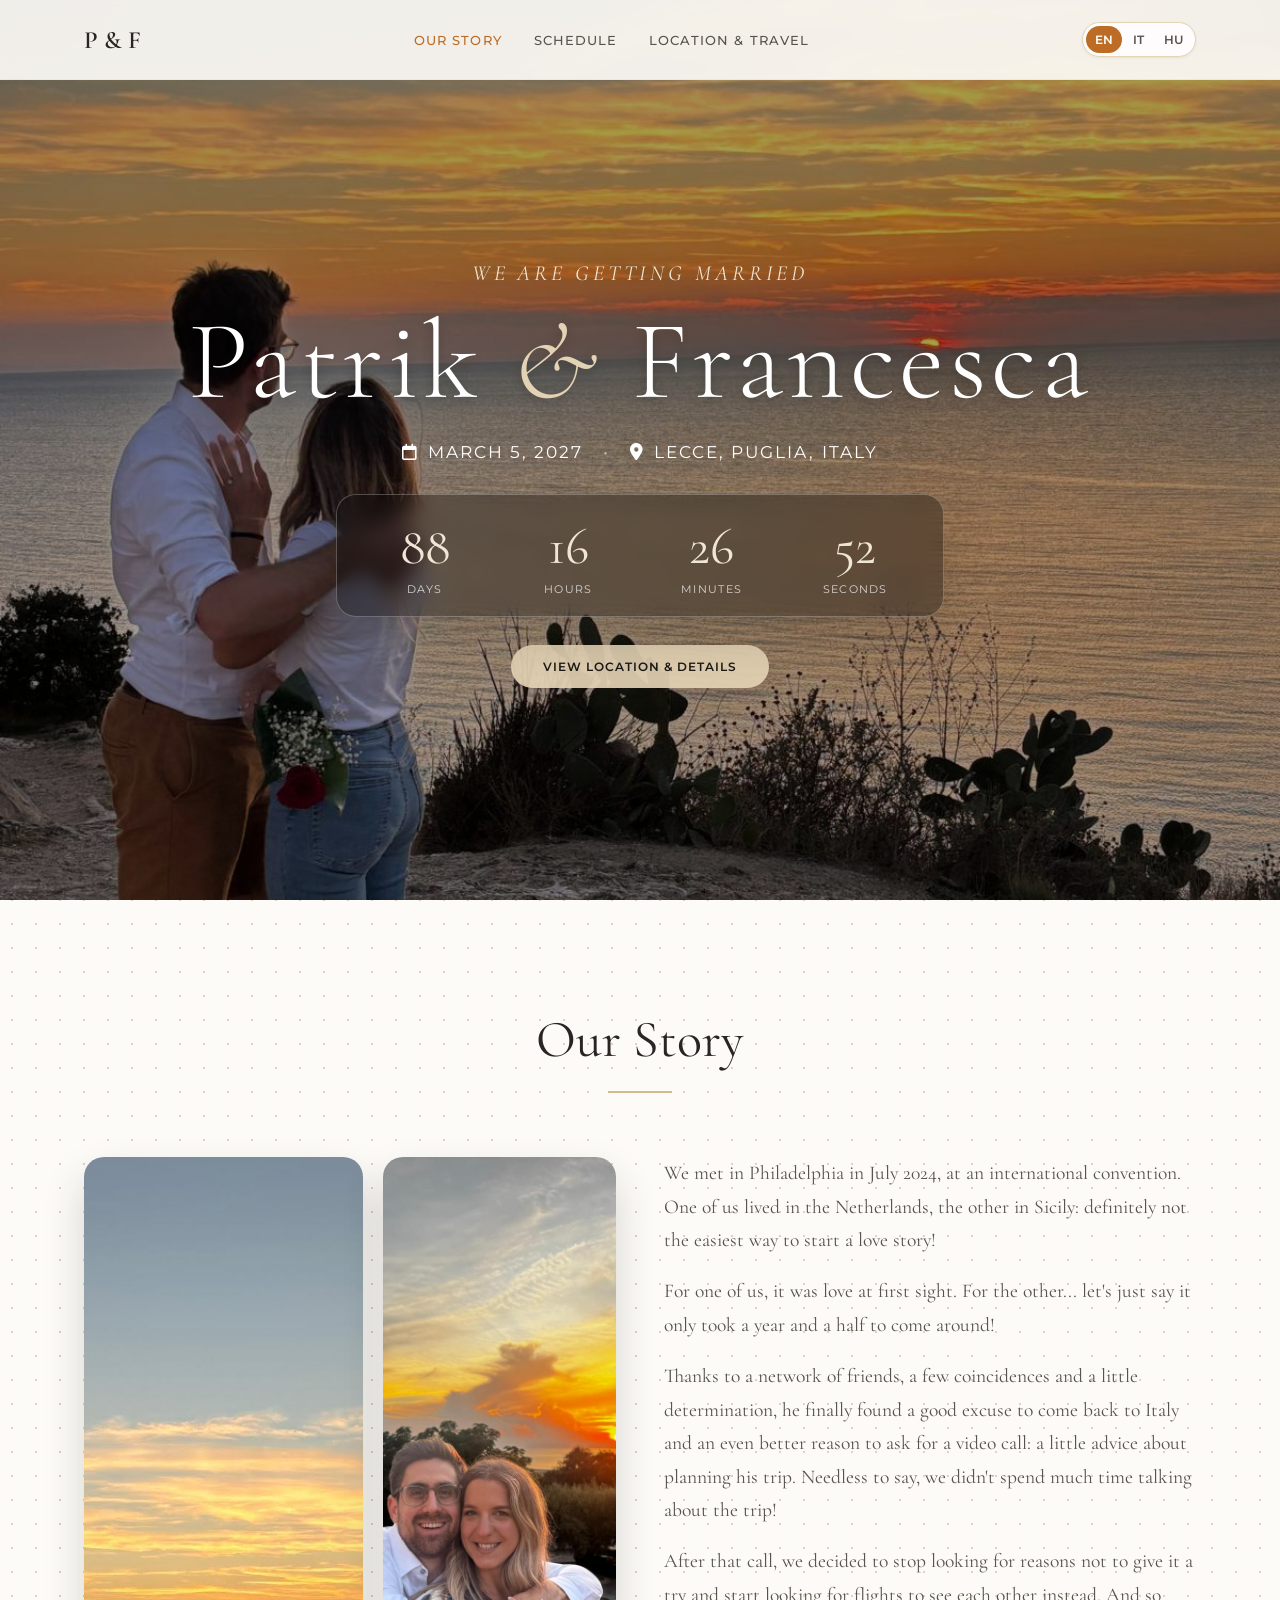
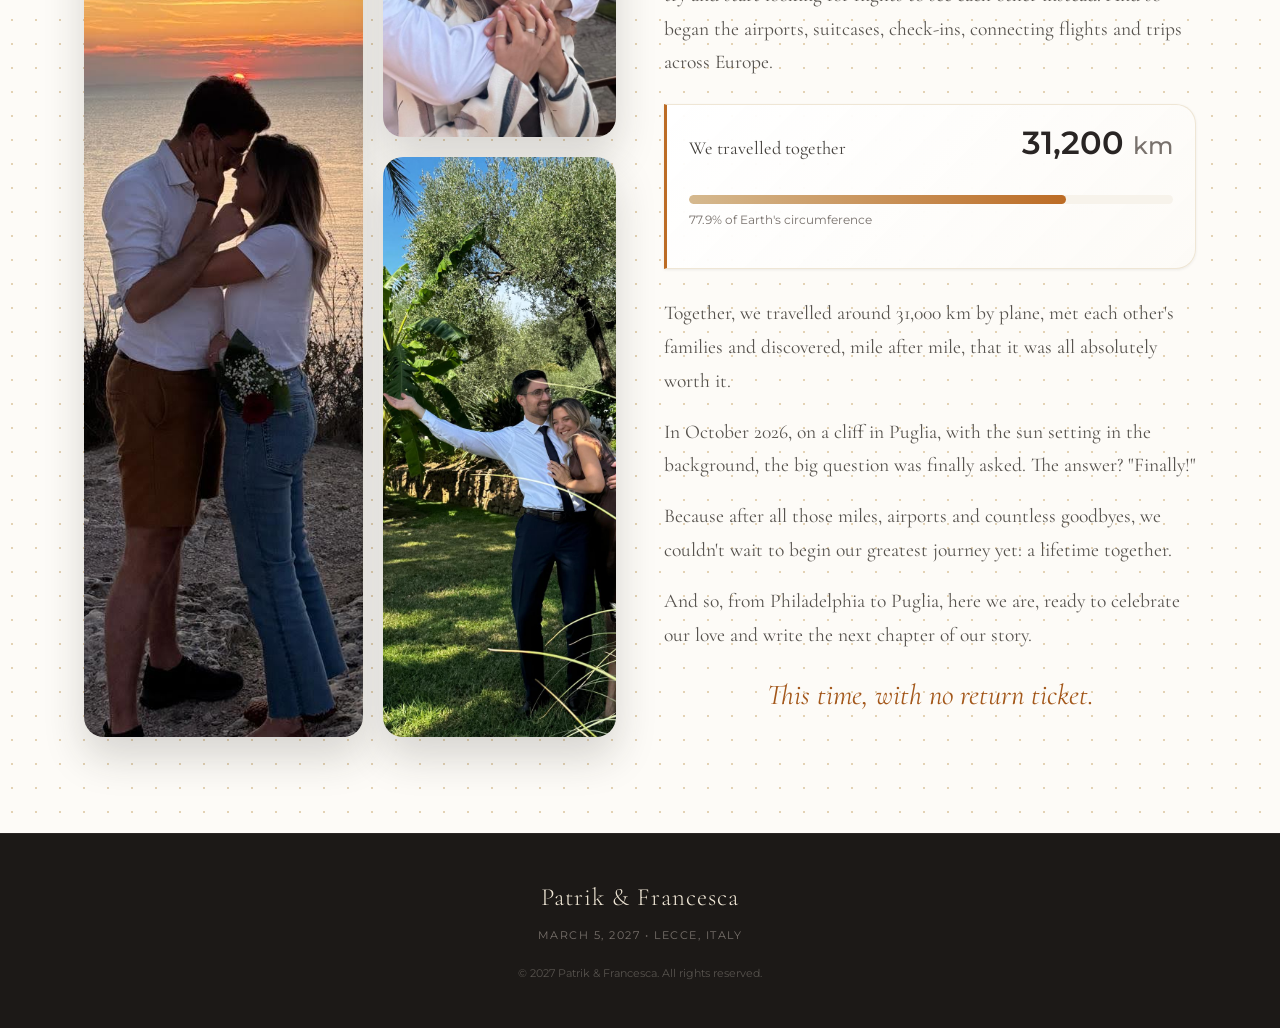
==== commit ead94d28: "feat: remove memories" ====
--- a/index.html
+++ b/index.html
@@ -18,7 +18,6 @@
         <a class="nav__link" data-page="index.html" href="index.html" data-i18n="nav.story">Our Story</a>
         <a class="nav__link" data-page="program.html" href="program.html" data-i18n="nav.program">Schedule</a>
         <a class="nav__link" data-page="travel.html" href="travel.html" data-i18n="nav.travel">Location &amp; Travel</a>
-        <a class="nav__link" data-page="gallery.html" href="gallery.html" data-i18n="nav.gallery">Gallery</a>
       </div>
       <div class="navbar__actions">
         <div class="language-switcher" role="group" aria-label="Choose language">
@@ -33,7 +32,6 @@
       <a class="mobile-menu__link" data-page="index.html" href="index.html" data-i18n="nav.story">Our Story</a>
       <a class="mobile-menu__link" data-page="program.html" href="program.html" data-i18n="nav.program">Schedule</a>
       <a class="mobile-menu__link" data-page="travel.html" href="travel.html" data-i18n="nav.travel">Location &amp; Travel</a>
-      <a class="mobile-menu__link" data-page="gallery.html" href="gallery.html" data-i18n="nav.gallery">Gallery</a>
     </div>
   </nav>
 
--- a/css/main.css
+++ b/css/main.css
@@ -84,6 +84,8 @@
 .timeline__time { color: var(--color-terracotta-500); font-family: var(--font-serif); font-size: 1.25rem; font-weight: 600; }
 .timeline__title { margin: .25rem 0 .5rem; font-family: var(--font-serif); font-size: 1.55rem; font-weight: 400; }
 .timeline__description { margin: 0; color: var(--color-stone-600); font-size: .86rem; line-height: 1.65; }
+.timeline__location { margin: .4rem 0 0; font-size: .75rem; line-height: 1.55; }
+.timeline__location a { color: var(--color-terracotta-600); text-decoration: underline; text-underline-offset: .15em; }
 
 .card-grid { display: grid; grid-template-columns: repeat(3, 1fr); gap: 2rem; }
 .info-card { display: flex; flex-direction: column; justify-content: space-between; min-height: 19rem; border: 1px solid var(--color-sand-200); border-radius: var(--radius-lg); padding: 2rem; background: white; box-shadow: var(--shadow-sm); }
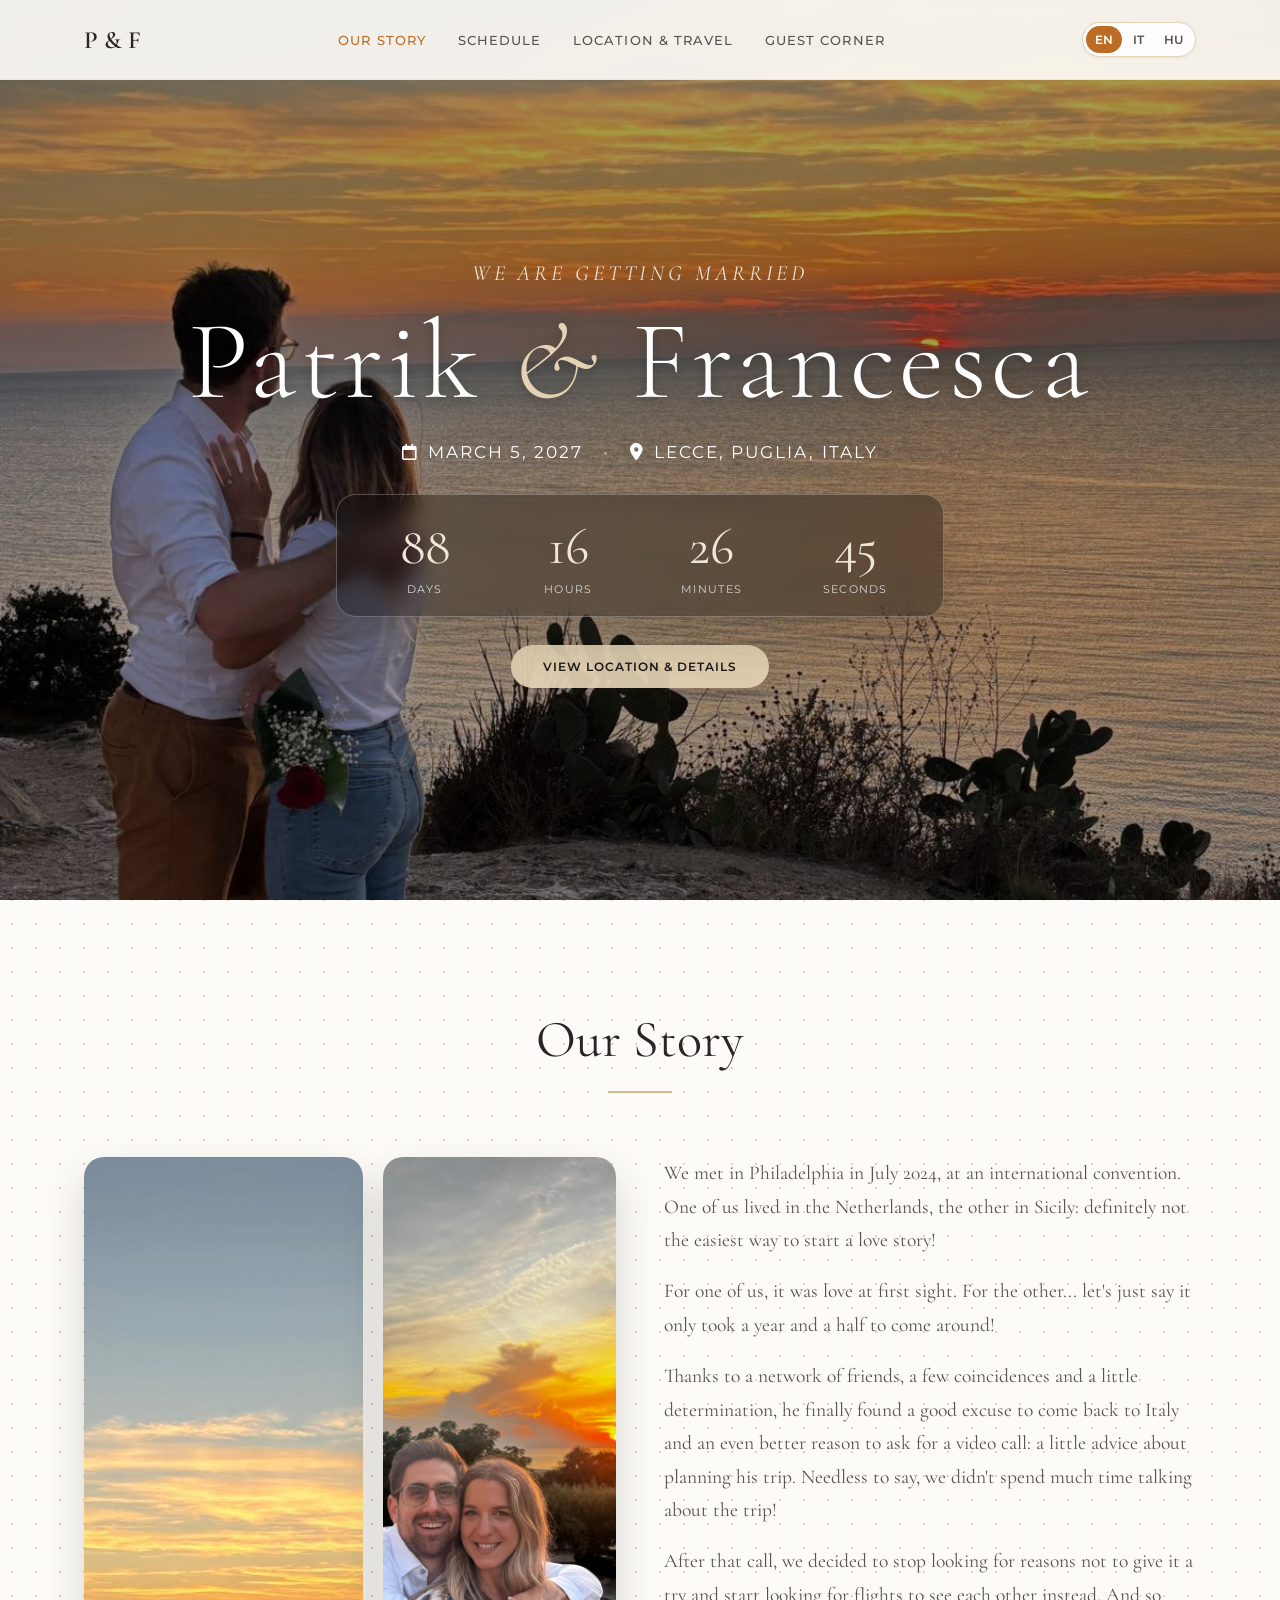
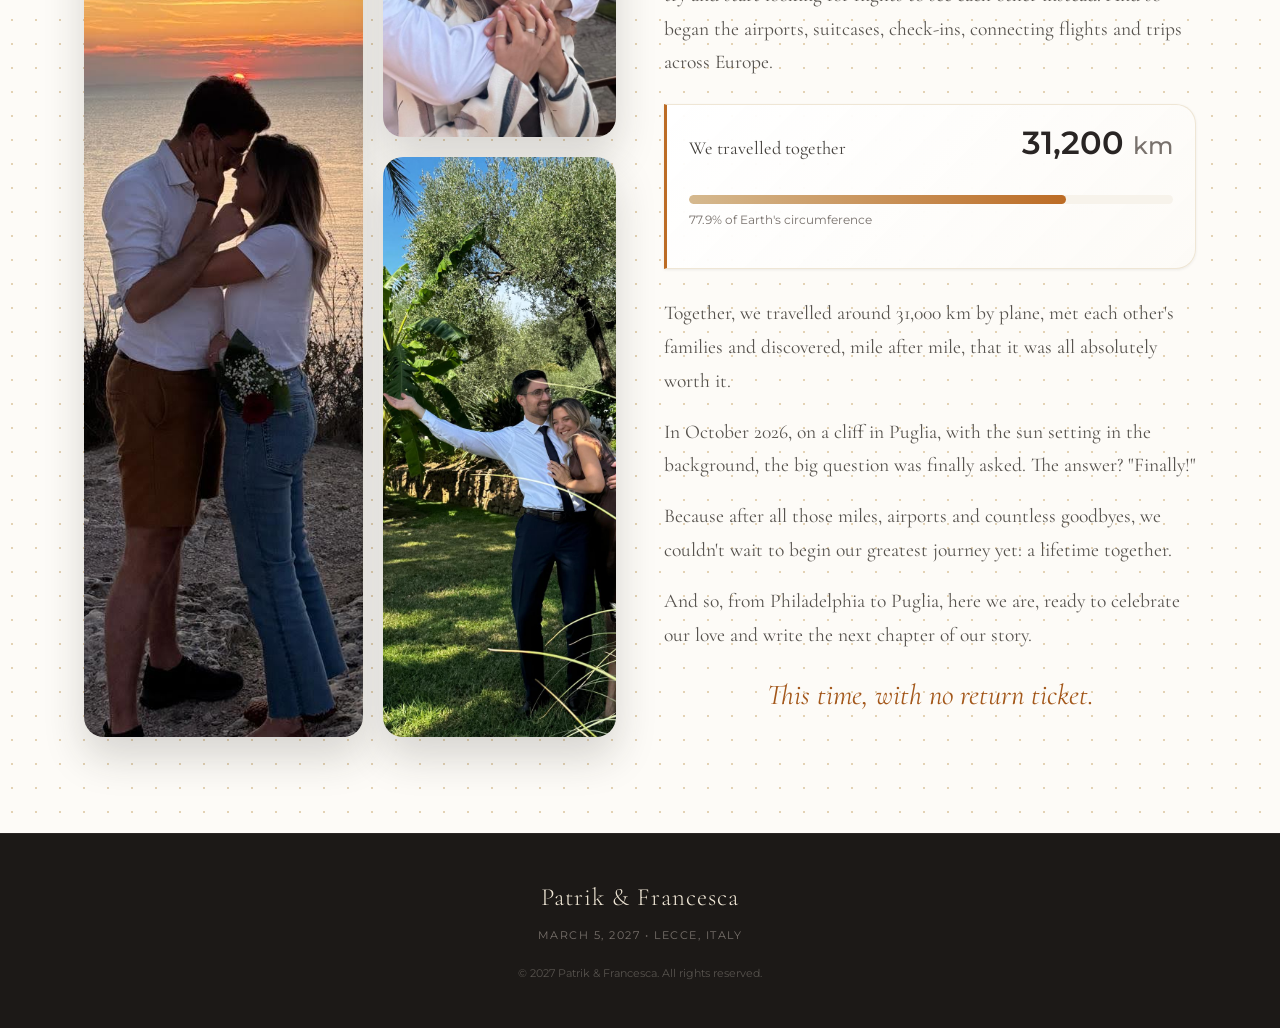
==== commit 692c5f77: "add new guest page" ====
--- a/index.html
+++ b/index.html
@@ -15,9 +15,10 @@
     <div class="navbar__inner">
       <a class="navbar__brand" href="index.html" aria-label="Patrik and Francesca home">P &amp; F</a>
       <div class="navbar__desktop">
-        <a class="nav__link" data-page="index.html" href="index.html" data-i18n="nav.story">Our Story</a>
+        <a class="nav__link" data-page="index.html" href="index.html#story" data-i18n="nav.story">Our Story</a>
         <a class="nav__link" data-page="program.html" href="program.html" data-i18n="nav.program">Schedule</a>
         <a class="nav__link" data-page="travel.html" href="travel.html" data-i18n="nav.travel">Location &amp; Travel</a>
+        <a class="nav__link" data-page="guests.html" href="guests.html" data-i18n="nav.guests">Guest Corner</a>
       </div>
       <div class="navbar__actions">
         <div class="language-switcher" role="group" aria-label="Choose language">
@@ -29,9 +30,10 @@
       </div>
     </div>
     <div class="mobile-menu">
-      <a class="mobile-menu__link" data-page="index.html" href="index.html" data-i18n="nav.story">Our Story</a>
+      <a class="mobile-menu__link" data-page="index.html" href="index.html#story" data-i18n="nav.story">Our Story</a>
       <a class="mobile-menu__link" data-page="program.html" href="program.html" data-i18n="nav.program">Schedule</a>
       <a class="mobile-menu__link" data-page="travel.html" href="travel.html" data-i18n="nav.travel">Location &amp; Travel</a>
+      <a class="mobile-menu__link" data-page="guests.html" href="guests.html" data-i18n="nav.guests">Guest Corner</a>
     </div>
   </nav>
 
--- a/css/main.css
+++ b/css/main.css
@@ -94,6 +94,18 @@
 .info-card__text { color: var(--color-stone-600); font-size: .86rem; line-height: 1.7; }
 .info-card__action { margin-top: 1.25rem; }
 
+.guest-corner { max-width: 76rem; }
+.guest-corner .section__header { margin-bottom: 3rem; }
+.guest-grid { display: grid; grid-template-columns: repeat(2, minmax(0, 1fr)); gap: 2rem; }
+.guest-card { min-height: 24rem; }
+.guest-card__timing { margin: 0 0 .85rem; color: var(--color-terracotta-600); font-size: .7rem; font-weight: 600; letter-spacing: .1em; text-transform: uppercase; }
+.guest-card__action { width: 100%; min-height: 3.25rem; margin-top: 1.5rem; }
+.guest-card__sharing { margin-top: 1.25rem; }
+.guest-card__sharing .guest-card__action { margin-top: 0; }
+.guest-card__qr { min-height: 7rem; margin-top: 1rem; display: flex; flex-direction: column; align-items: center; justify-content: center; gap: .45rem; border: 1px dashed var(--color-sand-400); border-radius: var(--radius-md); background: var(--color-sand-50); color: var(--color-stone-500); text-align: center; }
+.guest-card__qr i { color: var(--color-terracotta-500); font-size: 1.5rem; }
+.guest-card__qr span { font-size: .72rem; letter-spacing: .04em; }
+
 .gallery { display: grid; grid-template-columns: repeat(3, 1fr); gap: 1.5rem; }
 .gallery__item { overflow: hidden; border-radius: var(--radius-lg); box-shadow: var(--shadow-md); }
 .gallery__image { width: 100%; height: 18rem; object-fit: cover; transition: transform 500ms ease; }
@@ -125,6 +137,8 @@
   .timeline__item { grid-template-columns: 1fr; }
   .timeline__item--left .timeline__card, .timeline__item--right .timeline__card { justify-self: stretch; grid-column: 1; text-align: left; }
   .card-grid { grid-template-columns: 1fr; }
+  .guest-grid { grid-template-columns: 1fr; gap: 1.25rem; }
+  .guest-card { min-height: 0; }
   .gallery { grid-template-columns: 1fr; }
 }
 
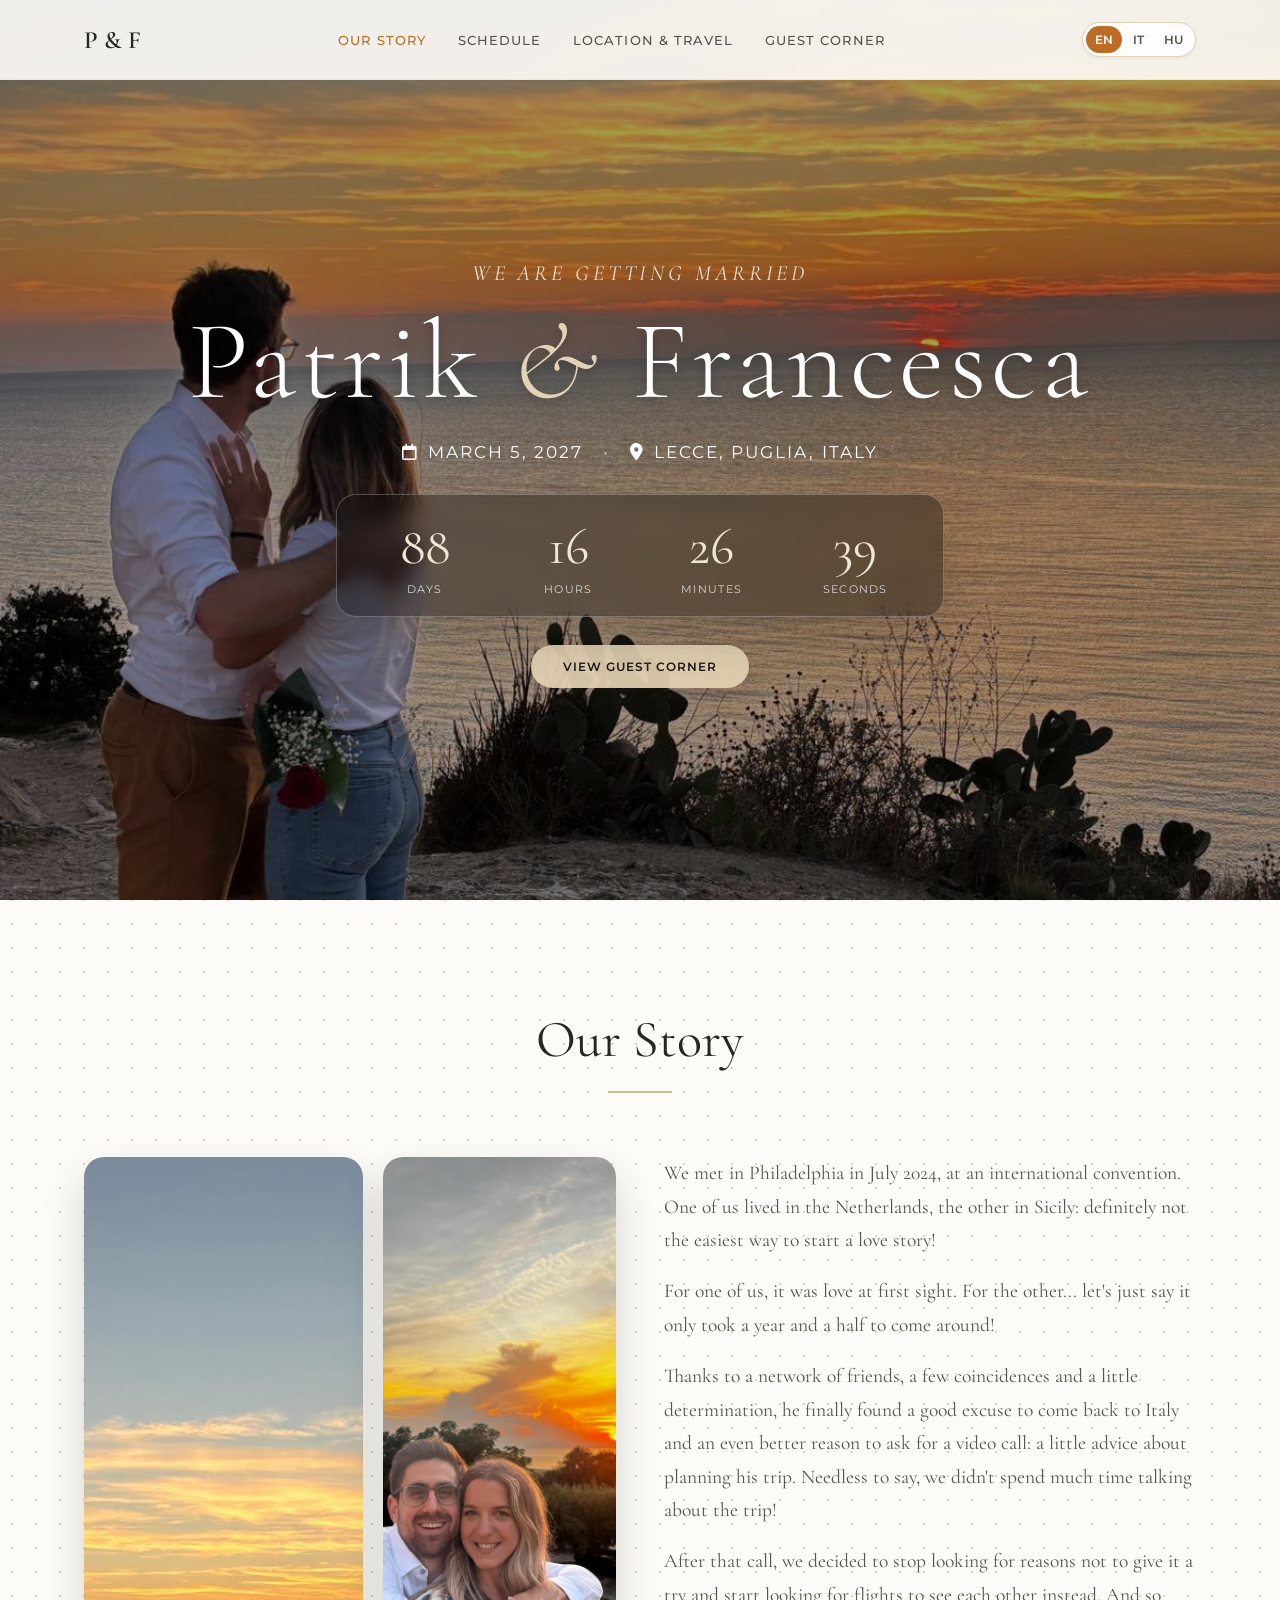
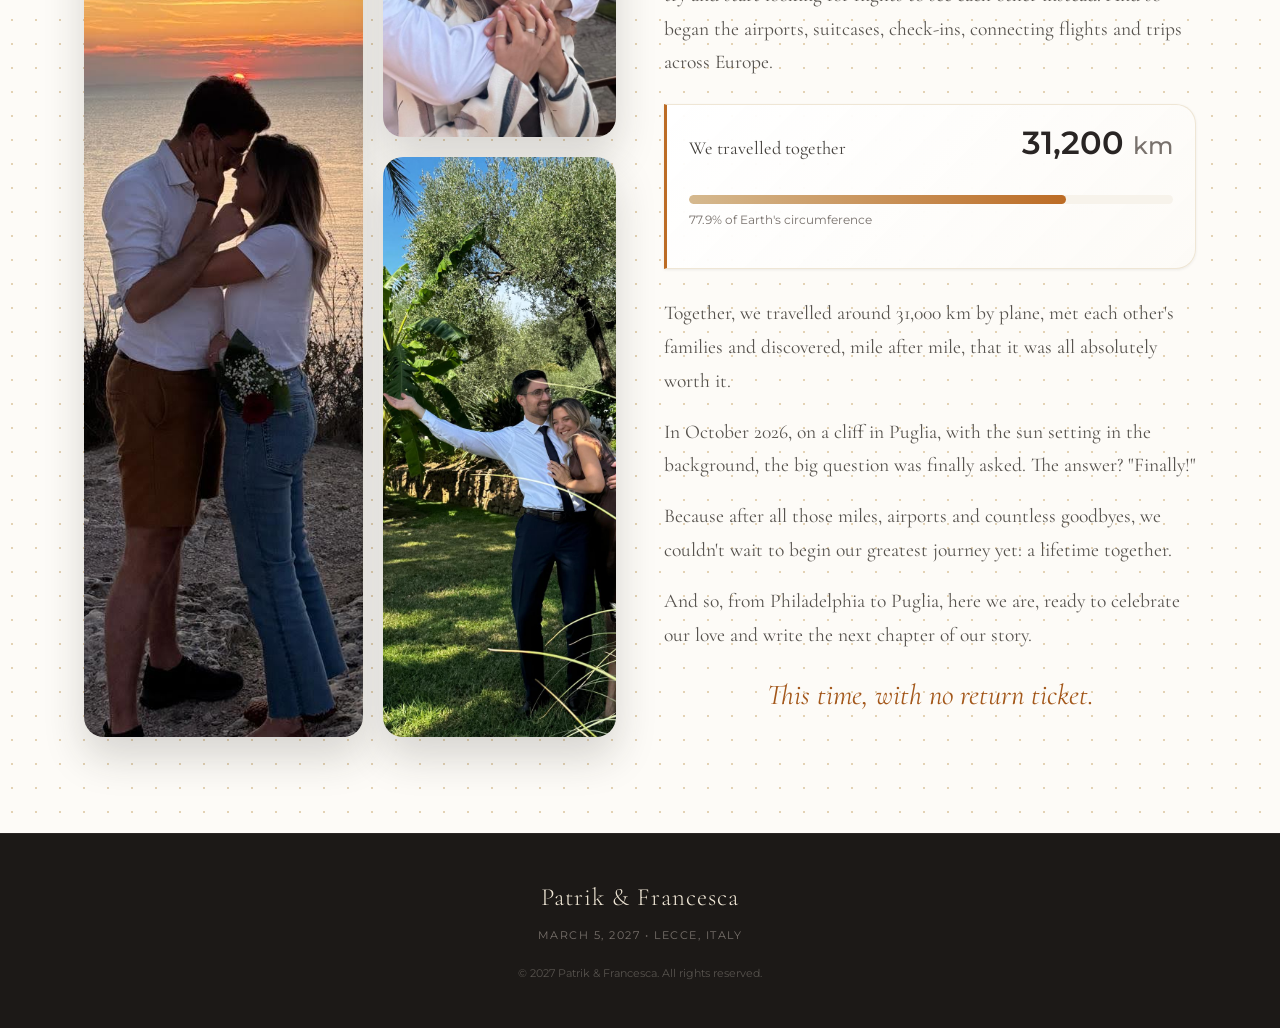
==== commit d6b30268: "feat: link to guest page" ====
--- a/index.html
+++ b/index.html
@@ -53,7 +53,7 @@
           <div class="hero__time"><span class="hero__time-value" id="cd-minutes">00</span><span class="hero__time-label" data-i18n="timer.minutes">Minutes</span></div>
           <div class="hero__time"><span class="hero__time-value" id="cd-seconds">00</span><span class="hero__time-label" data-i18n="timer.seconds">Seconds</span></div>
         </div>
-        <div class="hero__cta-wrap"><a class="button" href="travel.html" data-i18n="hero.cta">View Location &amp; Details</a></div>
+        <div class="hero__cta-wrap"><a class="button" href="guests.html" data-i18n="hero.cta">View Guest Corner</a></div>
       </div>
     </section>
 
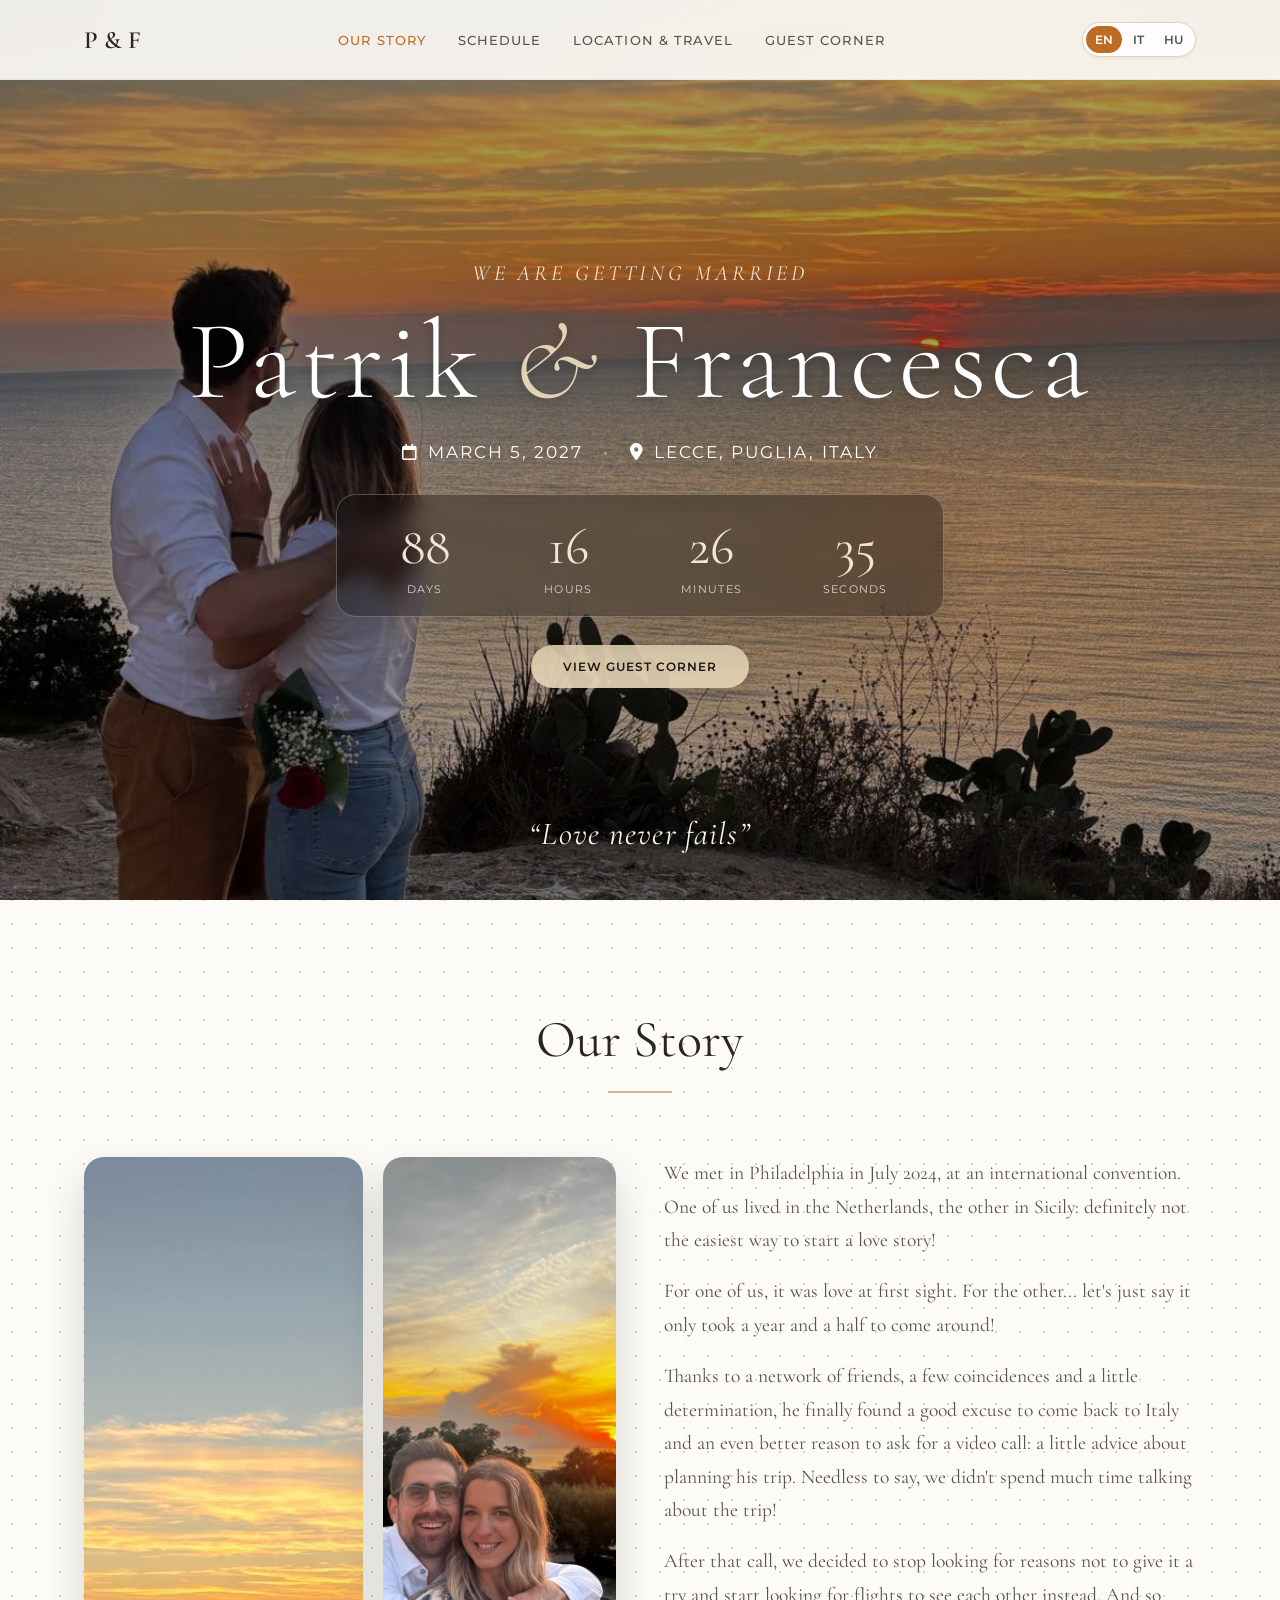
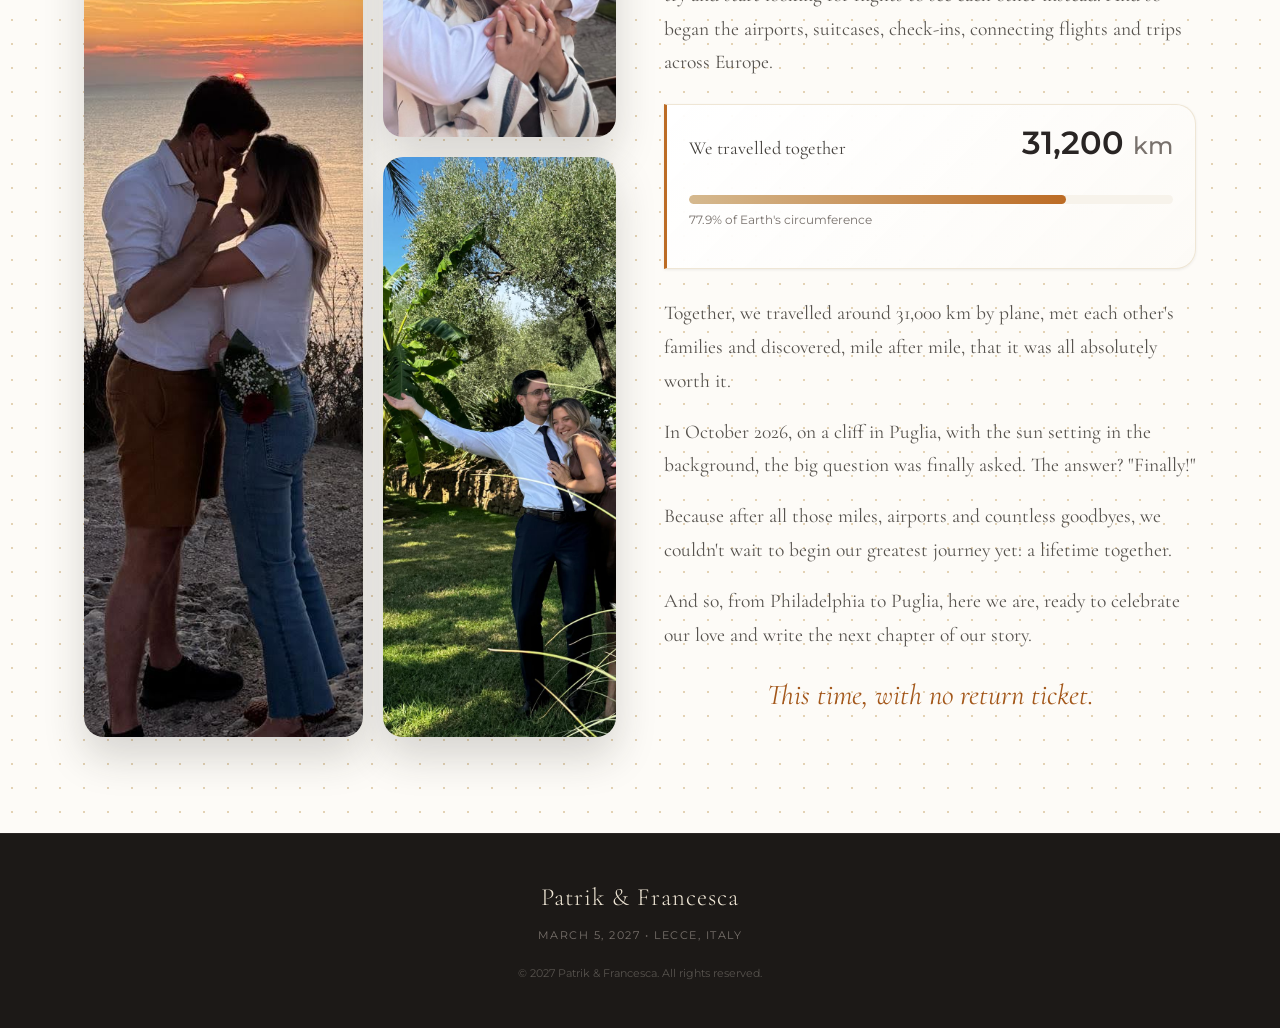
==== commit 90ef559d: "feat: small word changes" ====
--- a/index.html
+++ b/index.html
@@ -55,6 +55,7 @@
         </div>
         <div class="hero__cta-wrap"><a class="button" href="guests.html" data-i18n="hero.cta">View Guest Corner</a></div>
       </div>
+      <p class="hero__motto">&ldquo;Love never fails&rdquo;</p>
     </section>
 
     <section id="story" class="section">
--- a/css/main.css
+++ b/css/main.css
@@ -20,7 +20,7 @@
 .mobile-menu__button { display: none; border: 0; background: transparent; color: var(--color-stone-700); padding: .5rem; cursor: pointer; }
 .mobile-menu { display: none; }
 
-.hero { min-height: 100vh; padding: 7rem 1rem 4rem; display: flex; align-items: center; justify-content: center; text-align: center; color: white; background: linear-gradient(rgba(0,0,0,.35),rgba(0,0,0,.35)), url('../images/sunset.jpeg') 35% 28%/cover no-repeat; }
+.hero { position: relative; min-height: 100vh; padding: 7rem 1rem 4rem; display: flex; align-items: center; justify-content: center; text-align: center; color: white; background: linear-gradient(rgba(0,0,0,.35),rgba(0,0,0,.35)), url('../images/sunset.jpeg') 35% 28%/cover no-repeat; }
 .hero__content { max-width: 64rem; }
 .hero__subtitle { margin: 0 0 1.25rem; font-family: var(--font-serif); font-size: 1.35rem; font-style: italic; letter-spacing: .18em; text-transform: uppercase; color: var(--color-sand-200); }
 .hero__title { margin: 0; font-family: var(--font-serif); font-size: clamp(3.25rem, 9vw, 7rem); font-weight: 300; line-height: 1; letter-spacing: .04em; text-shadow: 0 4px 12px rgba(0,0,0,.2); }
@@ -33,6 +33,7 @@
 .hero__time-value { font-family: var(--font-serif); font-size: clamp(2rem, 5vw, 3.25rem); color: var(--color-sand-200); }
 .hero__time-label { margin-top: .25rem; font-size: .68rem; letter-spacing: .12em; text-transform: uppercase; color: #d6d3d1; }
 .hero__cta-wrap { margin-top: 1.75rem; }
+.hero__motto { position: absolute; inset-inline: 1rem; bottom: clamp(2rem, 5vh, 3.5rem); margin: 0; color: var(--color-sand-100); font-family: var(--font-serif); font-size: clamp(1.35rem, 3vw, 2rem); font-style: italic; letter-spacing: .04em; line-height: 1.3; text-align: center; text-shadow: 0 2px 8px rgba(0,0,0,.5); }
 
 .button { display: inline-flex; align-items: center; justify-content: center; gap: .5rem; border: 0; border-radius: var(--radius-full); padding: .85rem 2rem; background: rgba(227,210,180,.92); color: var(--color-stone-900); font-size: .75rem; font-weight: 600; letter-spacing: .08em; text-transform: uppercase; box-shadow: var(--shadow-md); transition: var(--transition); }
 .button:hover { background: #d5b98f; transform: translateY(-2px); }
@@ -74,18 +75,30 @@
 .journey-progress { height: .55rem; margin: 1rem 0 .45rem; overflow: hidden; border-radius: var(--radius-full); background: var(--color-sand-100); }
 .journey-progress__fill { display: block; width: 0; height: 100%; border-radius: inherit; background: linear-gradient(90deg, var(--color-sand-400), var(--color-terracotta-500)); transition: width 1.2s ease; }
 
-.timeline { position: relative; display: grid; gap: 2rem; }
-.timeline::before { content: ''; position: absolute; left: 50%; top: 0; bottom: 0; width: 2px; background: var(--color-sand-300); }
-.timeline__item { position: relative; display: grid; grid-template-columns: 1fr 1fr; }
-.timeline__card { max-width: 30rem; border: 1px solid var(--color-sand-200); border-radius: var(--radius-lg); padding: 1.5rem; background: white; box-shadow: var(--shadow-sm); }
-.timeline__item--left .timeline__card { justify-self: end; text-align: right; }
-.timeline__item--right .timeline__card { grid-column: 2; }
-.timeline__marker { position: absolute; z-index: 2; left: 50%; top: 1.5rem; width: 2rem; height: 2rem; transform: translateX(-50%); display: grid; place-items: center; border: 4px solid var(--color-sand-50); border-radius: 50%; background: var(--color-sand-300); color: var(--color-stone-700); font-size: .65rem; }
-.timeline__time { color: var(--color-terracotta-500); font-family: var(--font-serif); font-size: 1.25rem; font-weight: 600; }
-.timeline__title { margin: .25rem 0 .5rem; font-family: var(--font-serif); font-size: 1.55rem; font-weight: 400; }
-.timeline__description { margin: 0; color: var(--color-stone-600); font-size: .86rem; line-height: 1.65; }
-.timeline__location { margin: .4rem 0 0; font-size: .75rem; line-height: 1.55; }
-.timeline__location a { color: var(--color-terracotta-600); text-decoration: underline; text-underline-offset: .15em; }
+.venue-grid { display: grid; grid-template-columns: repeat(2, minmax(0, 1fr)); gap: 2rem; margin: 0 auto 5.5rem; }
+.venue { min-width: 0; padding: 2rem 1.5rem 1.75rem; border: 1px solid var(--color-sand-200); background: rgba(253,251,247,.7); text-align: center; }
+.venue__icon { width: 2.8rem; height: 2.8rem; margin: 0 auto 1.15rem; stroke: var(--color-stone-600); stroke-width: 1.2; stroke-linecap: round; stroke-linejoin: round; }
+.venue__eyebrow { margin: 0 0 .3rem; color: var(--color-stone-800); font-family: var(--font-serif); font-size: 1.7rem; font-style: italic; font-weight: 400; }
+.venue__name { margin: 0; color: var(--color-stone-700); font-family: var(--font-sans); font-size: .75rem; font-weight: 500; letter-spacing: .12em; text-transform: uppercase; }
+.venue__time { margin: .25rem 0 .65rem; color: var(--color-stone-600); font-family: var(--font-serif); font-size: 1.25rem; font-style: italic; }
+.venue__address { max-width: 23rem; margin: 0 auto; color: var(--color-stone-600); font-size: .76rem; line-height: 1.7; }
+.venue__address a:hover { color: var(--color-terracotta-600); text-decoration: underline; text-underline-offset: .2em; }
+.venue__map-link { display: inline-flex; align-items: center; gap: .45rem; margin-top: 1.2rem; padding-bottom: .25rem; border-bottom: 1px solid var(--color-sand-400); color: var(--color-stone-700); font-size: .67rem; font-weight: 500; letter-spacing: .1em; text-transform: uppercase; transition: color var(--transition), border-color var(--transition); }
+.venue__map-link:hover { border-color: var(--color-terracotta-500); color: var(--color-terracotta-600); }
+.itinerary__header { margin: 0 0 3rem; text-align: center; }
+.itinerary__title { margin: .35rem 0 1.1rem; color: var(--color-stone-800); font-family: var(--font-serif); font-size: clamp(2.2rem, 5vw, 2.8rem); font-weight: 400; }
+.timeline { position: relative; display: grid; gap: 2.4rem; max-width: 56rem; margin: auto; }
+.timeline::before { content: ''; position: absolute; top: .5rem; bottom: .5rem; left: 50%; width: 1px; background: var(--color-sand-400); }
+.timeline__item { position: relative; display: grid; grid-template-columns: minmax(0, 1fr) 3rem minmax(0, 1fr); align-items: center; min-height: 4.5rem; }
+.timeline__item--icon-left .timeline__icon { grid-column: 1; justify-self: end; }
+.timeline__item--icon-left .timeline__content { grid-column: 3; text-align: left; }
+.timeline__item--icon-right .timeline__content { grid-column: 1; text-align: right; }
+.timeline__item--icon-right .timeline__icon { grid-column: 3; justify-self: start; }
+.timeline__node { z-index: 1; grid-column: 2; grid-row: 1; width: .62rem; height: .62rem; justify-self: center; border: 1px solid var(--color-sand-500); border-radius: 50%; background: var(--color-sand-100); }
+.timeline__icon { grid-row: 1; width: 3rem; height: 3rem; color: var(--color-stone-600); }
+.timeline__icon svg { width: 100%; height: 100%; stroke: currentColor; stroke-width: 1.2; stroke-linecap: round; stroke-linejoin: round; }
+.timeline__content { grid-row: 1; min-width: 0; padding: .25rem 1.4rem; }
+.timeline__title { margin: .2rem 0 0; color: var(--color-stone-800); font-family: var(--font-sans); font-size: .77rem; font-weight: 500; letter-spacing: .13em; line-height: 1.55; text-transform: uppercase; }
 
 .card-grid { display: grid; grid-template-columns: repeat(3, 1fr); gap: 2rem; }
 .info-card { display: flex; flex-direction: column; justify-content: space-between; min-height: 19rem; border: 1px solid var(--color-sand-200); border-radius: var(--radius-lg); padding: 2rem; background: white; box-shadow: var(--shadow-sm); }
@@ -127,19 +140,27 @@
   .hero__meta { flex-direction: column; align-items: center; gap: .35rem; }
   .hero__meta-dot { display: none; }
   .hero__countdown { padding: .85rem; }
+  .hero__motto { bottom: 2rem; font-size: clamp(1.3rem, 6vw, 1.7rem); }
   .story { grid-template-columns: 1fr; gap: 2rem; }
   .story__gallery { grid-template-columns: 1fr 1fr; grid-template-rows: 20rem 13rem; }
   .story__image-wrap--featured { grid-column: 1 / 3; grid-row: 1; }
   .story__journey-heading { align-items: flex-start; flex-direction: column; gap: .35rem; }
   .journey__stats { grid-template-columns: minmax(0, 1fr); }
   .journey-card__heading { align-items: flex-start; flex-direction: column; gap: .35rem; }
-  .timeline::before, .timeline__marker { display: none; }
-  .timeline__item { grid-template-columns: 1fr; }
-  .timeline__item--left .timeline__card, .timeline__item--right .timeline__card { justify-self: stretch; grid-column: 1; text-align: left; }
   .card-grid { grid-template-columns: 1fr; }
   .guest-grid { grid-template-columns: 1fr; gap: 1.25rem; }
   .guest-card { min-height: 0; }
   .gallery { grid-template-columns: 1fr; }
+}
+
+@media (max-width: 600px) {
+  .venue-grid { grid-template-columns: 1fr; gap: 1rem; margin-bottom: 4rem; }
+  .venue { padding: 1.7rem 1rem; }
+  .timeline { gap: 1.8rem; }
+  .timeline__item { grid-template-columns: minmax(0, 1fr) 1.75rem minmax(0, 1fr); }
+  .timeline__icon { width: 2.4rem; height: 2.4rem; }
+  .timeline__content { padding: .25rem .55rem; }
+  .timeline__title { font-size: .68rem; letter-spacing: .08em; }
 }
 
 @media (max-width: 480px) {
